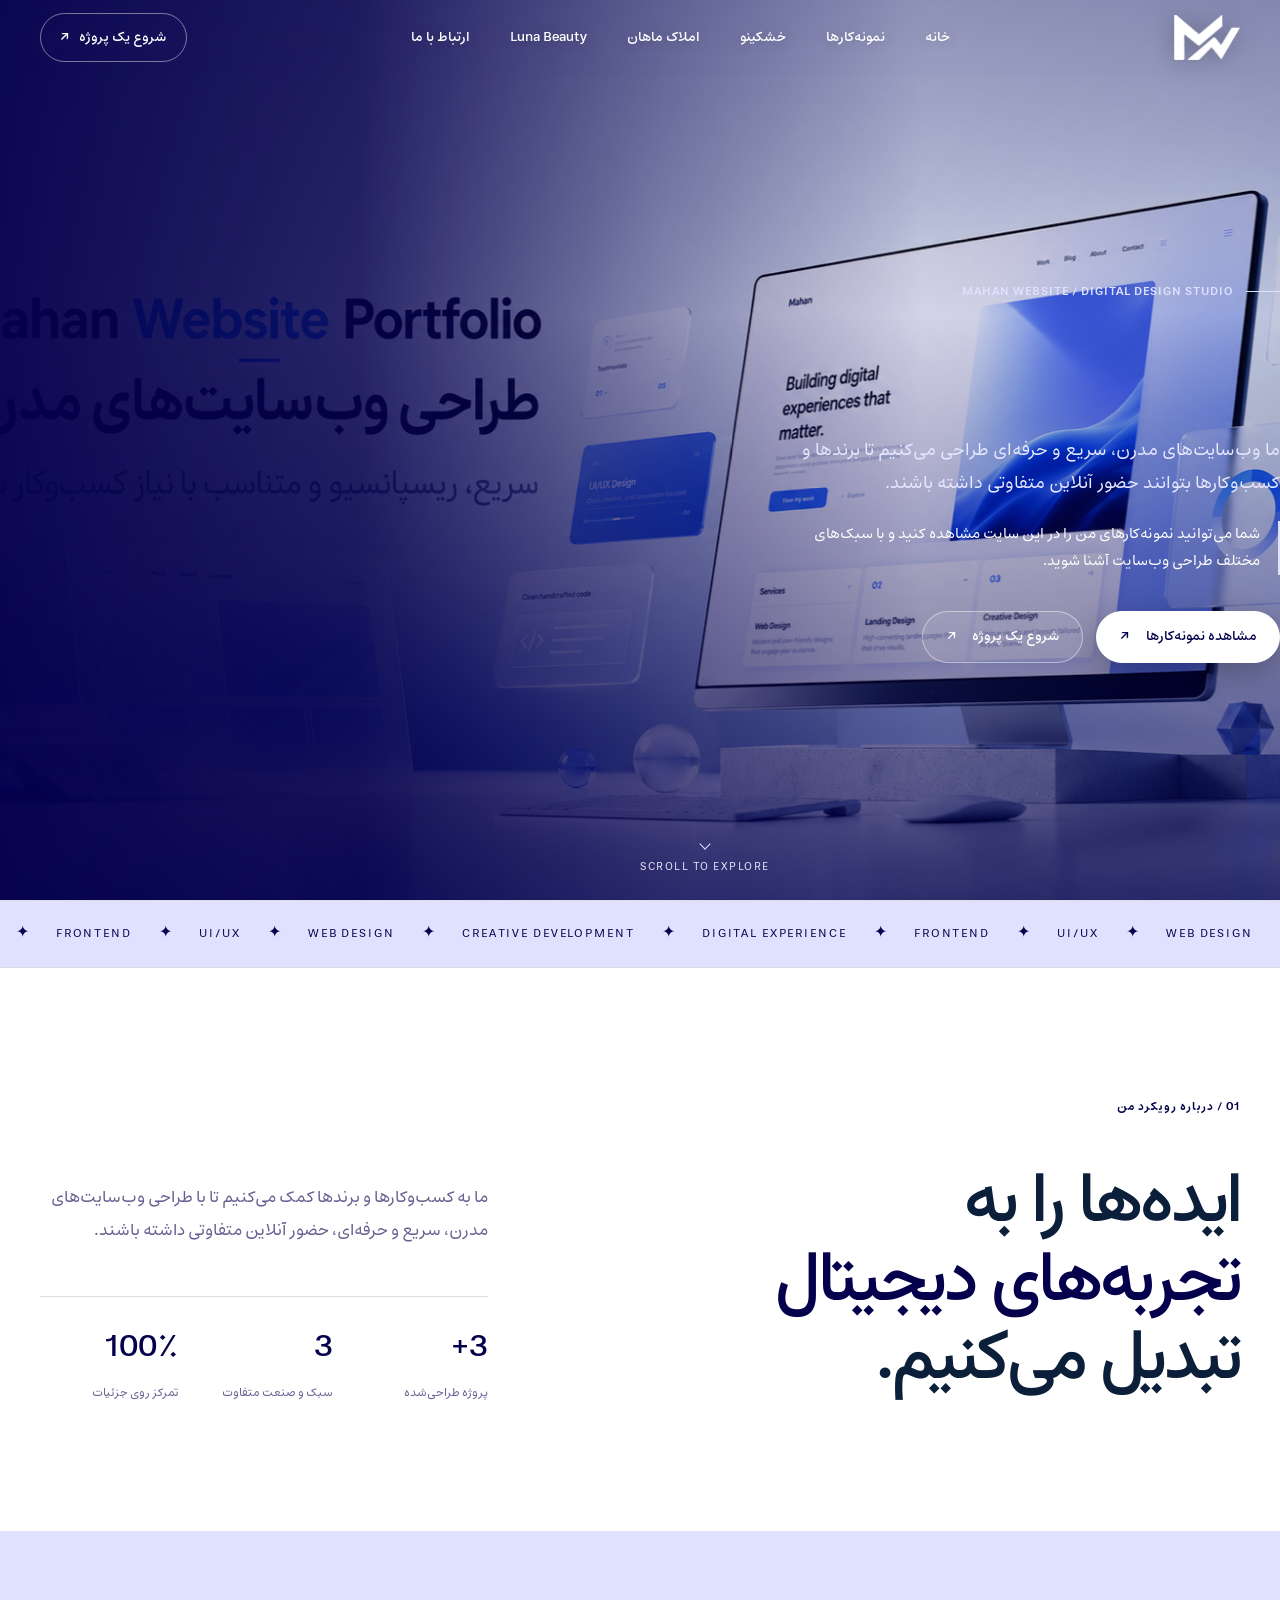
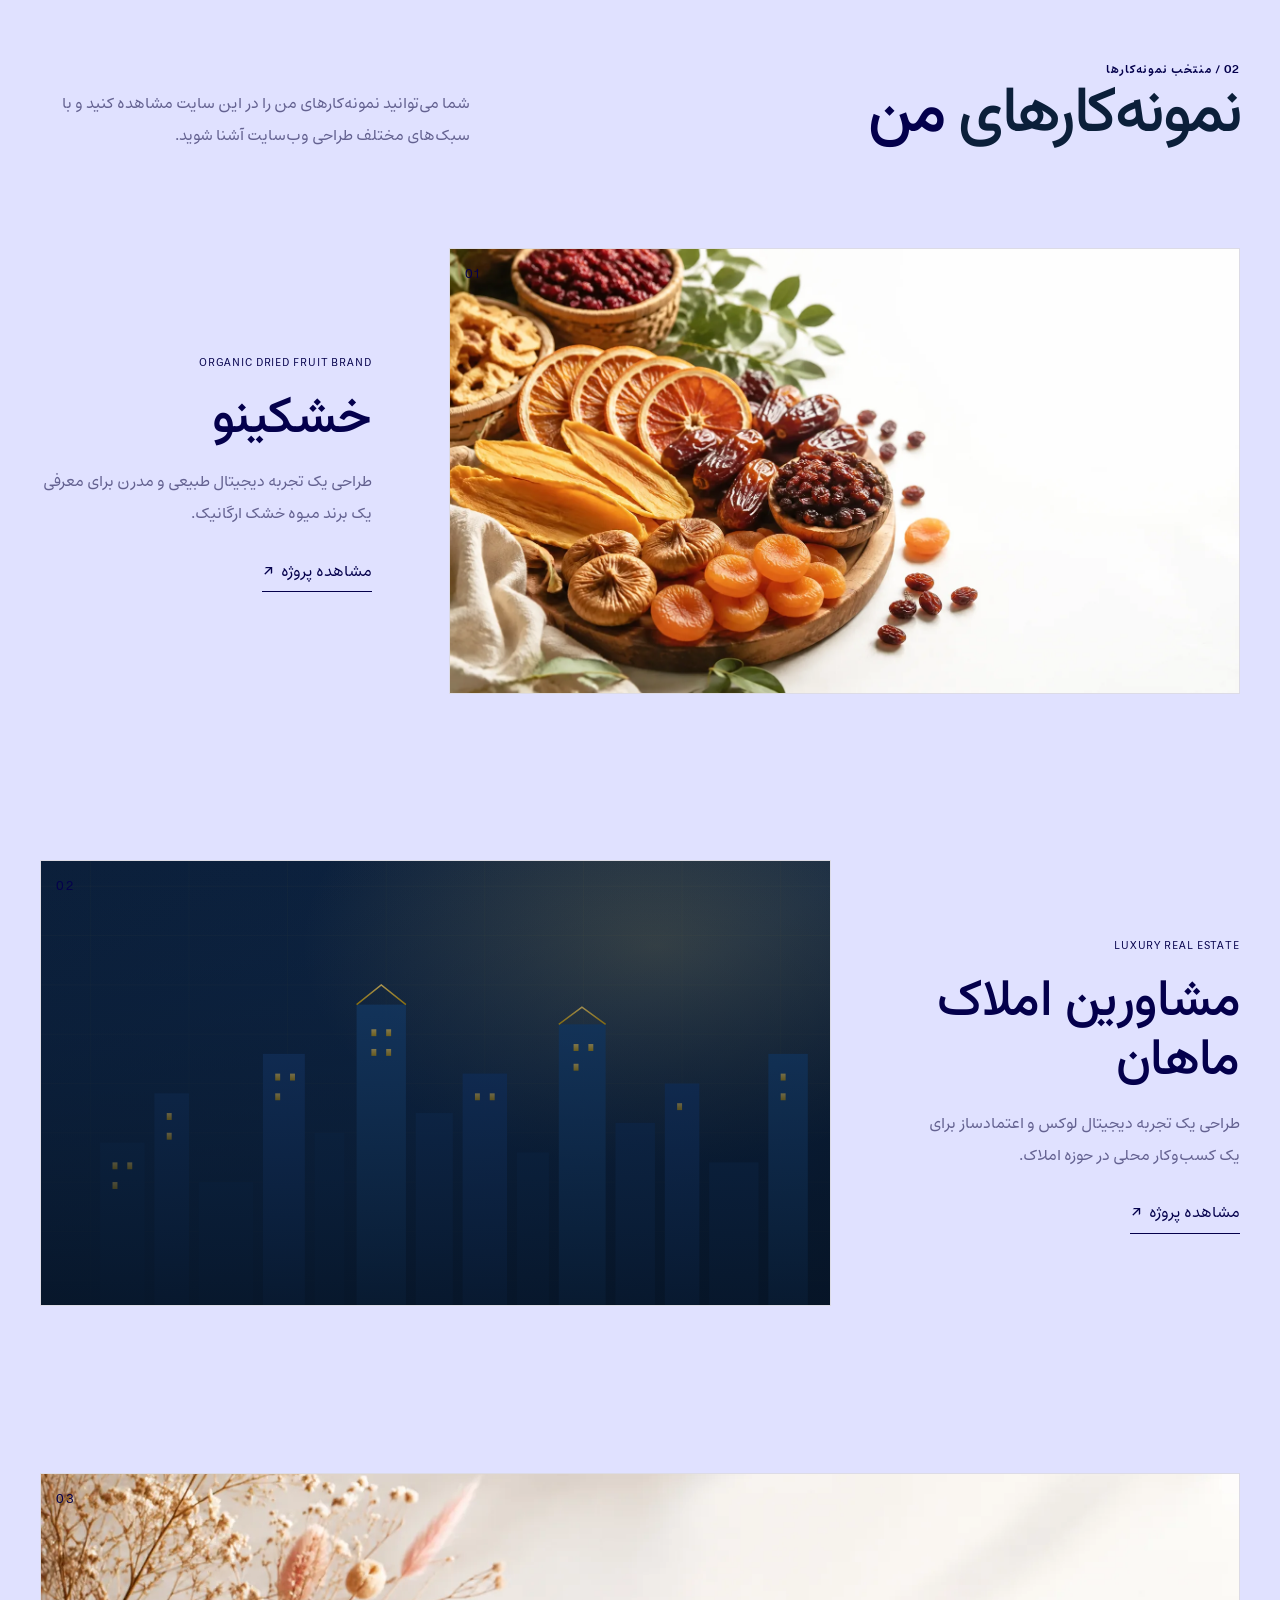
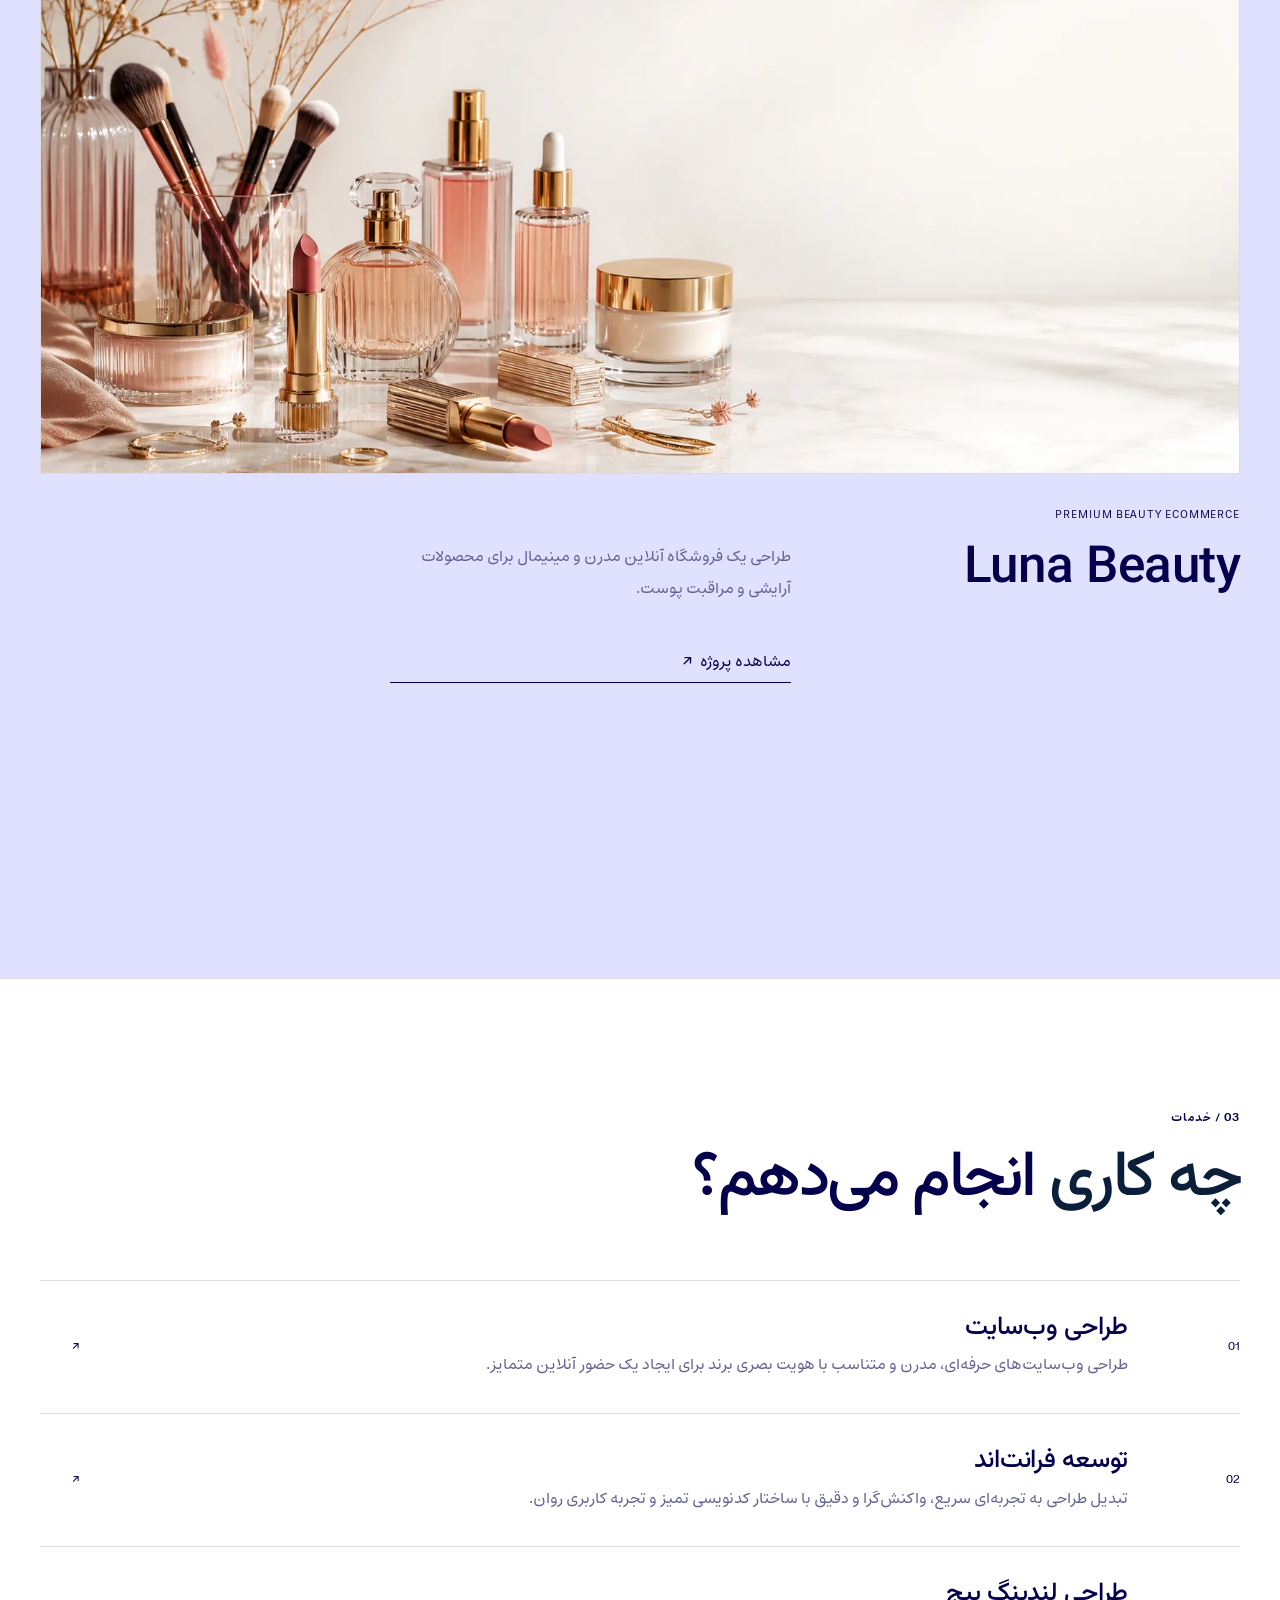
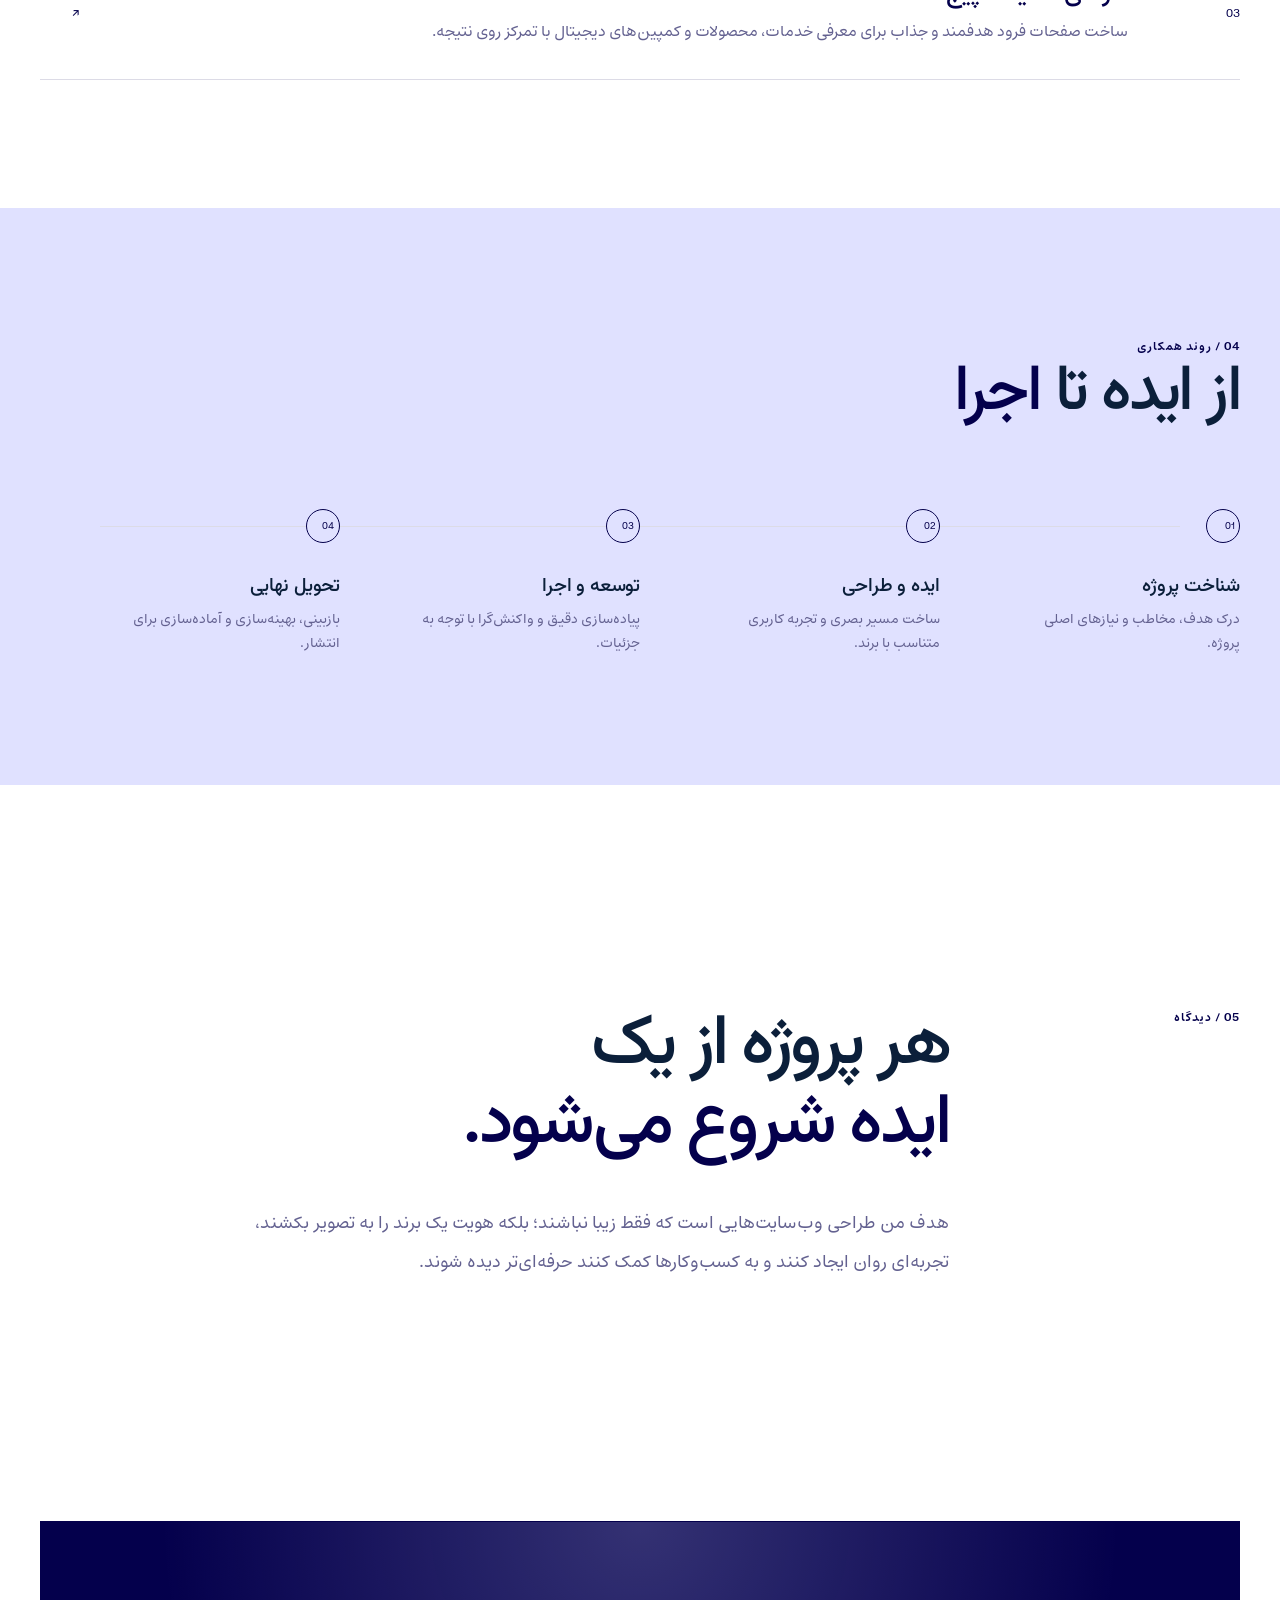
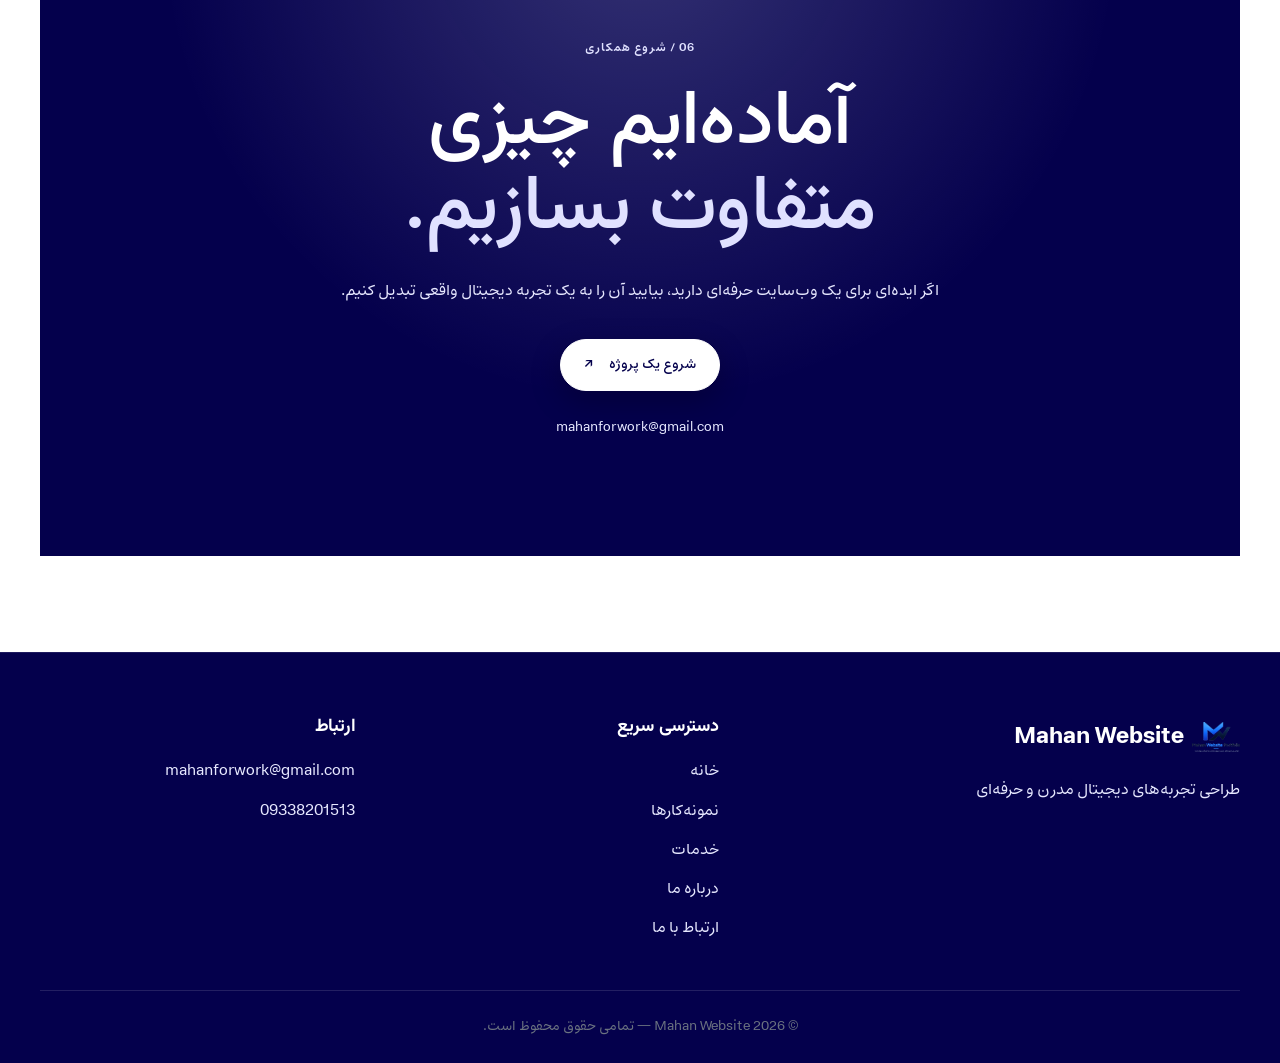
==== index.html @ 49eaa05f "Add complete website" ====
<!DOCTYPE html>
<html lang="fa" dir="rtl">
<head>
  <meta charset="UTF-8">
  <link rel="icon" type="image/svg+xml" href="assets/favicon.svg">
  <meta name="viewport" content="width=device-width, initial-scale=1.0">

  <title>Mahan Website | طراحی وب‌سایت‌های مدرن و حرفه‌ای</title>
  <meta name="description" content="Mahan Website؛ مجموعه‌ای از نمونه‌کارهای طراحی و توسعه وب‌سایت‌های مدرن و حرفه‌ای برای برندها و کسب‌وکارهای مختلف.">
  <meta name="author" content="Mahan Website">

  <meta property="og:type" content="website">
  <meta property="og:title" content="Mahan Website | طراحی وب‌سایت‌های مدرن و حرفه‌ای">
  <meta property="og:description" content="نمونه‌کارهای طراحی و توسعه وب‌سایت‌های مدرن و حرفه‌ای برای برندها و کسب‌وکارهای مختلف.">
  <meta property="og:image" content="assets/images/home-hero.webp">
  <meta property="og:locale" content="fa_IR">

  <link rel="stylesheet" href="css/global.css">
  <link rel="stylesheet" href="css/home.css">
</head>

<body class="portfolio-home-page">

<header class="site-navbar portfolio-navbar">
  <div class="container navbar-inner">
    <a href="index.html" class="navbar-logo" aria-label="Mahan Website - صفحه اصلی">
      <img src="assets/logo/mahan-icon-uploaded.png" alt="Mahan Website" class="navbar-logo-img" width="82" height="56">
      <span class="navbar-logo-text">Mahan Website</span>
    </a>

    <nav class="navbar-menu" aria-label="منوی اصلی">
      <a href="index.html" class="navbar-link active" aria-current="page">خانه</a>
      <a href="index.html#portfolio" class="navbar-link">نمونه‌کارها</a>
      <a href="drykino.html" class="navbar-link">خشکینو</a>
      <a href="real-estate.html" class="navbar-link">املاک ماهان</a>
      <a href="beauty-store.html" class="navbar-link">Luna Beauty</a>
      <a href="contact.html" class="navbar-link">ارتباط با ما</a>
    </nav>

    <a href="contact.html" class="home-nav-cta">شروع یک پروژه <span aria-hidden="true">↗</span></a>

    <button class="navbar-toggle" type="button" aria-label="باز کردن منوی موبایل" aria-expanded="false" aria-controls="mobile-drawer">
      <span></span><span></span><span></span>
    </button>
  </div>
</header>

<div class="navbar-overlay" aria-hidden="true"></div>

<aside class="mobile-drawer" id="mobile-drawer" aria-hidden="true">
  <div class="mobile-drawer-header">
    <a href="index.html" class="navbar-logo">
      <img src="assets/logo/mahan-icon-uploaded.png" alt="Mahan Website" class="navbar-logo-img" width="82" height="56">
      <span class="navbar-logo-text">Mahan Website</span>
    </a>
    <button class="mobile-drawer-close" type="button" aria-label="بستن منوی موبایل">×</button>
  </div>

  <nav class="mobile-nav" aria-label="منوی موبایل">
    <a href="index.html" class="mobile-nav-link active" aria-current="page">خانه</a>
    <a href="index.html#portfolio" class="mobile-nav-link">نمونه‌کارها</a>
    <a href="drykino.html" class="mobile-nav-link">خشکینو</a>
    <a href="real-estate.html" class="mobile-nav-link">املاک ماهان</a>
    <a href="beauty-store.html" class="mobile-nav-link">Luna Beauty</a>
    <a href="contact.html" class="mobile-nav-link">ارتباط با ما</a>
  </nav>

  <a href="contact.html" class="mobile-home-cta">شروع یک پروژه <span aria-hidden="true">↗</span></a>
</aside>

<main>
  <section class="portfolio-hero" aria-labelledby="hero-title">
    <div class="hero-media" aria-hidden="true">
      <img src="assets/images/home-hero.webp" alt="" class="hero-media-img" loading="eager" fetchpriority="high">
      <div class="hero-media-overlay"></div>
    </div>

    <div class="container portfolio-hero-inner">
      <div class="portfolio-hero-copy">
        <p class="portfolio-eyebrow"><span></span> Mahan Website / Digital Design Studio</p>
        <h1 id="hero-title"><br><em></em></h1>
        <p class="portfolio-hero-description">
          ما وب‌سایت‌های مدرن، سریع و حرفه‌ای طراحی می‌کنیم تا برندها و کسب‌وکارها بتوانند حضور آنلاین متفاوتی داشته باشند.
        </p>
        <p class="portfolio-hero-message">
          شما می‌توانید نمونه‌کارهای من را در این سایت مشاهده کنید و با سبک‌های مختلف طراحی وب‌سایت آشنا شوید.
        </p>
        <div class="home-btn-group">
          <a href="#portfolio" class="btn home-btn-primary">مشاهده نمونه‌کارها <span>↗</span></a>
          <a href="contact.html" class="btn home-btn-secondary">شروع یک پروژه <span>↗</span></a>
        </div>
      </div>
    </div>

    <a href="#intro" class="hero-scroll-link" aria-label="مشاهده ادامه صفحه"><span></span> Scroll to explore</a>
  </section>

  <section class="home-marquee" aria-label="خدمات و تخصص‌ها">
    <div class="marquee-track">
      <span>WEB DESIGN</span><b>✦</b><span>UI/UX</span><b>✦</b><span>FRONTEND</span><b>✦</b><span>DIGITAL EXPERIENCE</span><b>✦</b><span>CREATIVE DEVELOPMENT</span><b>✦</b>
      <span>WEB DESIGN</span><b>✦</b><span>UI/UX</span><b>✦</b><span>FRONTEND</span><b>✦</b><span>DIGITAL EXPERIENCE</span><b>✦</b><span>CREATIVE DEVELOPMENT</span><b>✦</b>
    </div>
  </section>

  <section class="section home-intro" id="intro" aria-labelledby="intro-title">
    <div class="container">
      <div class="editorial-kicker" data-animate="fade-up">01 / درباره رویکرد من</div>
      <div class="intro-layout">
        <h2 class="editorial-title" id="intro-title" data-animate="fade-up">ایده‌ها را به<br><em>تجربه‌های دیجیتال</em><br>تبدیل می‌کنیم.</h2>
        <div class="intro-side" data-animate="fade-left">
          <p>ما به کسب‌وکارها و برندها کمک می‌کنیم تا با طراحی وب‌سایت‌های مدرن، سریع و حرفه‌ای، حضور آنلاین متفاوتی داشته باشند.</p>
          <div class="stats-grid">
            <div><strong>3+</strong><span>پروژه طراحی‌شده</span></div>
            <div><strong>3</strong><span>سبک و صنعت متفاوت</span></div>
            <div><strong>100٪</strong><span>تمرکز روی جزئیات</span></div>
          </div>
        </div>
      </div>
    </div>
  </section>

  <section class="section portfolio-section" id="portfolio" aria-labelledby="portfolio-title">
    <div class="container">
      <div class="portfolio-section-head" data-animate="fade-up">
        <div>
          <div class="editorial-kicker">02 / منتخب نمونه‌کارها</div>
          <h2 class="editorial-title compact" id="portfolio-title">نمونه‌کارهای <em>من</em></h2>
        </div>
        <p>شما می‌توانید نمونه‌کارهای من را در این سایت مشاهده کنید و با سبک‌های مختلف طراحی وب‌سایت آشنا شوید.</p>
      </div>

      <article class="portfolio-project portfolio-project-large" data-animate="fade-up">
        <div class="project-media">
          <a href="drykino.html" aria-label="مشاهده پروژه خشکینو">
            <img src="assets/images/drykino-hero.webp" alt="پروژه طراحی وب‌سایت خشکینو" loading="lazy">
          </a>
          <span class="project-index">01</span>
        </div>
        <div class="project-copy">
          <span class="project-category">Organic Dried Fruit Brand</span>
          <h3>خشکینو</h3>
          <p>طراحی یک تجربه دیجیتال طبیعی و مدرن برای معرفی یک برند میوه خشک ارگانیک.</p>
          <a href="drykino.html" class="project-link">مشاهده پروژه <span>↗</span></a>
        </div>
      </article>

      <article class="portfolio-project portfolio-project-reverse" data-animate="fade-up">
        <div class="project-media">
          <a href="real-estate.html" aria-label="مشاهده پروژه مشاورین املاک ماهان">
            <img src="assets/images/realestate-hero.svg" alt="پروژه طراحی وب‌سایت مشاورین املاک ماهان" loading="lazy">
          </a>
          <span class="project-index">02</span>
        </div>
        <div class="project-copy">
          <span class="project-category">Luxury Real Estate</span>
          <h3>مشاورین املاک ماهان</h3>
          <p>طراحی یک تجربه دیجیتال لوکس و اعتمادساز برای یک کسب‌وکار محلی در حوزه املاک.</p>
          <a href="real-estate.html" class="project-link">مشاهده پروژه <span>↗</span></a>
        </div>
      </article>

      <article class="portfolio-project portfolio-project-featured" data-animate="fade-up">
        <div class="project-media">
          <a href="beauty-store.html" aria-label="مشاهده پروژه Luna Beauty">
            <img src="assets/images/beauty-hero.webp" alt="پروژه طراحی فروشگاه آنلاین Luna Beauty" loading="lazy">
          </a>
          <span class="project-index">03</span>
        </div>
        <div class="project-copy">
          <span class="project-category">Premium Beauty Ecommerce</span>
          <h3>Luna Beauty</h3>
          <p>طراحی یک فروشگاه آنلاین مدرن و مینیمال برای محصولات آرایشی و مراقبت پوست.</p>
          <a href="beauty-store.html" class="project-link">مشاهده پروژه <span>↗</span></a>
        </div>
      </article>
    </div>
  </section>

  <section class="section services-section" id="services" aria-labelledby="services-title">
    <div class="container">
      <div class="editorial-kicker" data-animate="fade-up">03 / خدمات</div>
      <h2 class="editorial-title compact" id="services-title" data-animate="fade-up">چه کاری <em>انجام می‌دهم؟</em></h2>
      <div class="services-list">
        <article class="service-row" data-animate="fade-up">
          <span class="service-number">01</span><div><h3>طراحی وب‌سایت</h3><p>طراحی وب‌سایت‌های حرفه‌ای، مدرن و متناسب با هویت بصری برند برای ایجاد یک حضور آنلاین متمایز.</p></div><span class="service-arrow">↗</span>
        </article>
        <article class="service-row" data-animate="fade-up">
          <span class="service-number">02</span><div><h3>توسعه فرانت‌اند</h3><p>تبدیل طراحی به تجربه‌ای سریع، واکنش‌گرا و دقیق با ساختار کدنویسی تمیز و تجربه کاربری روان.</p></div><span class="service-arrow">↗</span>
        </article>
        <article class="service-row" data-animate="fade-up">
          <span class="service-number">03</span><div><h3>طراحی لندینگ پیج</h3><p>ساخت صفحات فرود هدفمند و جذاب برای معرفی خدمات، محصولات و کمپین‌های دیجیتال با تمرکز روی نتیجه.</p></div><span class="service-arrow">↗</span>
        </article>
      </div>
    </div>
  </section>

  <section class="section process-section" id="process" aria-labelledby="process-title">
    <div class="container">
      <div class="process-head">
        <div class="editorial-kicker" data-animate="fade-up">04 / روند همکاری</div>
        <h2 class="editorial-title compact" id="process-title" data-animate="fade-up">از ایده تا <em>اجرا</em></h2>
      </div>
      <div class="home-process-timeline">
        <article data-animate="fade-up"><span>01</span><h3>شناخت پروژه</h3><p>درک هدف، مخاطب و نیازهای اصلی پروژه.</p></article>
        <article data-animate="fade-up"><span>02</span><h3>ایده و طراحی</h3><p>ساخت مسیر بصری و تجربه کاربری متناسب با برند.</p></article>
        <article data-animate="fade-up"><span>03</span><h3>توسعه و اجرا</h3><p>پیاده‌سازی دقیق و واکنش‌گرا با توجه به جزئیات.</p></article>
        <article data-animate="fade-up"><span>04</span><h3>تحویل نهایی</h3><p>بازبینی، بهینه‌سازی و آماده‌سازی برای انتشار.</p></article>
      </div>
    </div>
  </section>

  <section class="section about-section" id="about" aria-labelledby="about-title">
    <div class="container about-inner">
      <div class="editorial-kicker" data-animate="fade-up">05 / دیدگاه</div>
      <div class="about-copy" data-animate="fade-up">
        <h2 class="editorial-title" id="about-title">هر پروژه از یک<br><em>ایده شروع می‌شود.</em></h2>
        <p>هدف من طراحی وب‌سایت‌هایی است که فقط زیبا نباشند؛ بلکه هویت یک برند را به تصویر بکشند، تجربه‌ای روان ایجاد کنند و به کسب‌وکارها کمک کنند حرفه‌ای‌تر دیده شوند.</p>
      </div>
    </div>
  </section>

  <section class="home-final-cta" id="start-project" aria-labelledby="cta-title">
    <div class="container">
      <div class="final-cta-inner" data-animate="scale">
        <span class="editorial-kicker">06 / شروع همکاری</span>
        <h2 id="cta-title">آماده‌ایم چیزی<br><em>متفاوت بسازیم.</em></h2>
        <p>اگر ایده‌ای برای یک وب‌سایت حرفه‌ای دارید، بیایید آن را به یک تجربه دیجیتال واقعی تبدیل کنیم.</p>
        <a href="contact.html" class="btn home-btn-primary">شروع یک پروژه <span>↗</span></a>
        <a href="mailto:mahanforwork@gmail.com" class="cta-email">mahanforwork@gmail.com</a>
      </div>
    </div>
  </section>
</main>

<footer class="site-footer portfolio-footer">
  <div class="container">
    <div class="footer-grid">
      <div class="footer-brand">
        <a href="index.html" class="footer-logo">
          <img src="assets/logo/mahan-lockup-transparent.png" alt="Mahan Website" class="footer-logo-img" width="110" height="69">
          <span>Mahan Website</span>
        </a>
        <p class="footer-description">طراحی تجربه‌های دیجیتال مدرن و حرفه‌ای</p>
      </div>
      <div class="footer-column">
        <h3 class="footer-title">دسترسی سریع</h3>
        <nav class="footer-links" aria-label="لینک‌های سریع">
          <a href="index.html" class="footer-link">خانه</a>
          <a href="index.html#portfolio" class="footer-link">نمونه‌کارها</a>
          <a href="#services" class="footer-link">خدمات</a>
          <a href="#about" class="footer-link">درباره ما</a>
          <a href="contact.html" class="footer-link">ارتباط با ما</a>
        </nav>
      </div>
      <div class="footer-column">
        <h3 class="footer-title">ارتباط</h3>
        <nav class="footer-links">
          <a href="mailto:mahanforwork@gmail.com" class="footer-link" dir="ltr">mahanforwork@gmail.com</a>
          <a href="tel:09338201513" class="footer-link" dir="ltr">09338201513</a>
        </nav>
      </div>
    </div>
    <div class="footer-bottom">
      <p>© <span data-current-year></span> Mahan Website — تمامی حقوق محفوظ است.</p>
    </div>
  </div>
</footer>

<script src="js/main.js"></script>
</body>
</html>
---- css/global.css ----
/* =========================================================
   MAHAN WEBSITE — GLOBAL DESIGN SYSTEM
   ========================================================= */

/* =========================================================
   1. CSS RESET
   ========================================================= */

*,
*::before,
*::after {
  box-sizing: border-box;
  margin: 0;
  padding: 0;
}

html {
  scroll-behavior: smooth;
  scroll-padding-top: 90px;
}

body,
h1,
h2,
h3,
h4,
h5,
h6,
p,
ul,
ol,
figure,
blockquote {
  margin: 0;
}

ul,
ol {
  list-style: none;
}

a {
  color: inherit;
  text-decoration: none;
}

button,
input,
textarea,
select {
  font: inherit;
}

button {
  border: 0;
  cursor: pointer;
}

img,
picture,
svg,
video {
  display: block;
  max-width: 100%;
}

img {
  height: auto;
}

textarea {
  resize: vertical;
}

/* =========================================================
   2. CSS VARIABLES
   ========================================================= */

:root {
  /* Brand */
  --color-primary: #0b1f3a;
  --color-primary-light: #17375e;
  --color-primary-dark: #061426;

  --color-gold: #bf9200;
  --color-gold-light: #d4ad3c;
  --color-gold-dark: #967300;

  /* Neutral */
  --color-white: #ffffff;
  --color-cream: #f2e8d7;
  --color-surface: #faf8f4;
  --color-gray-100: #f3f4f6;
  --color-gray-200: #e5e7eb;
  --color-gray-300: #d1d5db;
  --color-gray-500: #6b7280;
  --color-gray-700: #374151;
  --color-gray-900: #111827;
  --color-black: #0a0a0a;

  /* Semantic */
  --color-background: var(--color-white);
  --color-surface-alt: var(--color-surface);
  --color-text: var(--color-gray-900);
  --color-text-muted: var(--color-gray-500);
  --color-border: var(--color-gray-200);

  /* Typography */
  --font-primary: "Estedad", "Vazirmatn", sans-serif;
  --font-display: "Vazirmatn", "Estedad", sans-serif;

  --font-size-xs: 0.75rem;
  --font-size-sm: 0.875rem;
  --font-size-base: 1rem;
  --font-size-lg: 1.125rem;
  --font-size-xl: 1.25rem;
  --font-size-2xl: 1.5rem;
  --font-size-3xl: 1.875rem;
  --font-size-4xl: 2.25rem;
  --font-size-5xl: 3rem;
  --font-size-6xl: 3.75rem;

  --line-height-tight: 1.2;
  --line-height-normal: 1.7;
  --line-height-relaxed: 2;

  /* Spacing System */
  --space-1: 0.25rem;
  --space-2: 0.5rem;
  --space-3: 0.75rem;
  --space-4: 1rem;
  --space-5: 1.25rem;
  --space-6: 1.5rem;
  --space-8: 2rem;
  --space-10: 2.5rem;
  --space-12: 3rem;
  --space-16: 4rem;
  --space-20: 5rem;
  --space-24: 6rem;
  --space-32: 8rem;

  /* Layout */
  --container-width: 1200px;
  --container-padding: 1.5rem;
  --navbar-height: 76px;

  /* Radius */
  --radius-sm: 6px;
  --radius-md: 10px;
  --radius-lg: 16px;
  --radius-xl: 24px;
  --radius-full: 9999px;

  /* Shadows */
  --shadow-sm: 0 2px 8px rgba(11, 31, 58, 0.06);
  --shadow-md: 0 8px 24px rgba(11, 31, 58, 0.1);
  --shadow-lg: 0 16px 40px rgba(11, 31, 58, 0.14);

  /* Transitions */
  --transition-fast: 180ms ease;
  --transition-base: 300ms ease;
  --transition-slow: 500ms ease;

  /* Z-index */
  --z-navbar: 1000;
  --z-overlay: 1100;
  --z-drawer: 1200;
}

/* =========================================================
   3. ESTEDAD FONT
   ========================================================= */

@font-face {
  font-family: "Estedad";
  src: url("../assets/fonts/Estedad-Regular.woff2") format("woff2");
  font-style: normal;
  font-weight: 400;
  font-display: swap;
}

@font-face {
  font-family: "Estedad";
  src: url("../assets/fonts/Estedad-Medium.woff2") format("woff2");
  font-style: normal;
  font-weight: 500;
  font-display: swap;
}

@font-face {
  font-family: "Estedad";
  src: url("../assets/fonts/Estedad-SemiBold.woff2") format("woff2");
  font-style: normal;
  font-weight: 600;
  font-display: swap;
}

@font-face {
  font-family: "Estedad";
  src: url("../assets/fonts/Estedad-Bold.woff2") format("woff2");
  font-style: normal;
  font-weight: 700;
  font-display: swap;
}

/* =========================================================
   3b. VAZIRMATN FONT (display / heading pairing)
   ========================================================= */

@font-face {
  font-family: "Vazirmatn";
  src: url("../assets/fonts/Vazirmatn-Regular.woff2") format("woff2");
  font-style: normal;
  font-weight: 400;
  font-display: swap;
}

@font-face {
  font-family: "Vazirmatn";
  src: url("../assets/fonts/Vazirmatn-Medium.woff2") format("woff2");
  font-style: normal;
  font-weight: 500;
  font-display: swap;
}

@font-face {
  font-family: "Vazirmatn";
  src: url("../assets/fonts/Vazirmatn-SemiBold.woff2") format("woff2");
  font-style: normal;
  font-weight: 600;
  font-display: swap;
}

@font-face {
  font-family: "Vazirmatn";
  src: url("../assets/fonts/Vazirmatn-Bold.woff2") format("woff2");
  font-style: normal;
  font-weight: 700;
  font-display: swap;
}

/* =========================================================
   4. GLOBAL TYPOGRAPHY
   ========================================================= */

html {
  font-size: 16px;
}

body {
  direction: rtl;
  text-align: right;
  min-height: 100vh;

  background-color: var(--color-background);
  color: var(--color-text);

  font-family: var(--font-primary);
  font-size: var(--font-size-base);
  font-weight: 400;
  line-height: var(--line-height-normal);

  -webkit-font-smoothing: antialiased;
  -moz-osx-font-smoothing: grayscale;

  overflow-x: hidden;
}

h1,
h2,
h3,
h4,
h5,
h6 {
  color: var(--color-primary);
  font-family: var(--font-display);
  font-weight: 700;
  line-height: var(--line-height-tight);
  letter-spacing: -0.01em;
}

p {
  color: var(--color-text-muted);
}

strong,
b {
  font-weight: 700;
}

::selection {
  background-color: var(--color-primary);
  color: var(--color-white);
}

/* =========================================================
   5. GLOBAL CONTAINER
   ========================================================= */

.container {
  width: min(100% - (var(--container-padding) * 2), var(--container-width));
  margin-inline: auto;
}

/* =========================================================
   6. GLOBAL SPACING SYSTEM
   ========================================================= */

.section {
  padding-block: var(--space-24);
}

.section-sm {
  padding-block: var(--space-16);
}

.section-lg {
  padding-block: var(--space-32);
}

.section-header {
  max-width: 720px;
  margin-inline: auto;
  margin-bottom: var(--space-12);
  text-align: center;
}

.section-label {
  display: inline-flex;
  align-items: center;
  gap: var(--space-2);
  margin-bottom: var(--space-4);

  color: var(--color-gold);
  font-size: var(--font-size-sm);
  font-weight: 600;
}

.section-title {
  margin-bottom: var(--space-4);
  font-size: clamp(1.8rem, 4vw, 2.8rem);
}

.section-description {
  max-width: 650px;
  margin-inline: auto;
  font-size: var(--font-size-lg);
  line-height: var(--line-height-relaxed);
}

/* =========================================================
   7. BUTTONS
   ========================================================= */

.btn {
  display: inline-flex;
  align-items: center;
  justify-content: center;
  gap: var(--space-2);

  min-height: 48px;
  padding: var(--space-3) var(--space-6);

  border: 1px solid transparent;
  border-radius: var(--radius-sm);

  font-family: inherit;
  font-size: var(--font-size-sm);
  font-weight: 600;
  line-height: 1;

  transition:
    background-color var(--transition-base),
    color var(--transition-base),
    border-color var(--transition-base),
    transform var(--transition-base),
    box-shadow var(--transition-base);
}

.btn:hover {
  transform: translateY(-2px);
}

.btn-primary {
  background-color: var(--color-primary);
  color: var(--color-white);
}

.btn-primary:hover {
  background-color: var(--color-primary-light);
  box-shadow: var(--shadow-md);
}

.btn-secondary {
  background-color: var(--color-gold);
  color: var(--color-white);
}

.btn-secondary:hover {
  background-color: var(--color-gold-dark);
  box-shadow: var(--shadow-md);
}

.btn-outline {
  background-color: transparent;
  border-color: var(--color-primary);
  color: var(--color-primary);
}

.btn-outline:hover {
  background-color: var(--color-primary);
  color: var(--color-white);
}

.btn-light {
  background-color: var(--color-white);
  color: var(--color-primary);
}

.btn-light:hover {
  box-shadow: var(--shadow-md);
}

.btn-group {
  display: flex;
  flex-wrap: wrap;
  align-items: center;
  gap: var(--space-4);
}

/* =========================================================
   8. COMMON CARDS
   ========================================================= */

.card {
  padding: var(--space-6);

  background-color: var(--color-white);
  border: 1px solid var(--color-border);
  border-radius: var(--radius-lg);

  box-shadow: var(--shadow-sm);

  transition:
    transform var(--transition-base),
    box-shadow var(--transition-base),
    border-color var(--transition-base);
}

.card:hover {
  transform: translateY(-5px);
  border-color: rgba(191, 146, 0, 0.3);
  box-shadow: var(--shadow-md);
}

.card-icon {
  display: grid;
  width: 56px;
  height: 56px;
  margin-bottom: var(--space-5);
  place-items: center;

  border-radius: var(--radius-md);
  background-color: var(--color-cream);
  color: var(--color-gold);
}

.card-title {
  margin-bottom: var(--space-3);
  font-size: var(--font-size-xl);
}

.card-description {
  line-height: var(--line-height-relaxed);
}

/* =========================================================
   9. STICKY NAVBAR
   ========================================================= */

.site-navbar {
  position: sticky;
  top: 0;
  z-index: var(--z-navbar);

  width: 100%;
  height: var(--navbar-height);

  background-color: rgba(255, 255, 255, 0.94);
  border-bottom: 1px solid rgba(11, 31, 58, 0.08);

  backdrop-filter: blur(14px);
  -webkit-backdrop-filter: blur(14px);

  transition:
    background-color var(--transition-base),
    box-shadow var(--transition-base);
}

.site-navbar.is-scrolled {
  background-color: rgba(255, 255, 255, 0.98);
  box-shadow: var(--shadow-sm);
}

.navbar-inner {
  display: flex;
  align-items: center;
  justify-content: space-between;

  height: 100%;
}

.navbar-logo {
  flex-shrink: 0;

  color: var(--color-primary);
  font-size: var(--font-size-xl);
  font-weight: 700;

  transition: color var(--transition-fast);
}

.navbar-logo:hover {
  color: var(--color-gold);
}

/* =========================================================
   10. DESKTOP NAVIGATION
   ========================================================= */

.navbar-menu {
  display: flex;
  align-items: center;
  gap: var(--space-2);
}

.navbar-link {
  position: relative;

  display: inline-flex;
  align-items: center;

  min-height: var(--navbar-height);
  padding-inline: var(--space-4);

  color: var(--color-gray-700);
  font-size: var(--font-size-sm);
  font-weight: 500;

  transition:
    color var(--transition-fast),
    background-color var(--transition-fast);
}

.navbar-link::after {
  content: "";

  position: absolute;
  right: var(--space-4);
  bottom: 0;
  left: var(--space-4);

  height: 2px;

  background-color: var(--color-gold);

  transform: scaleX(0);
  transform-origin: center;

  transition: transform var(--transition-base);
}

.navbar-link:hover,
.navbar-link.active {
  color: var(--color-primary);
}

.navbar-link:hover::after,
.navbar-link.active::after {
  transform: scaleX(1);
}

/* =========================================================
   11. MOBILE HAMBURGER
   ========================================================= */

.navbar-toggle {
  display: none;

  width: 44px;
  height: 44px;

  background-color: transparent;
  border-radius: var(--radius-sm);

  color: var(--color-primary);
}

.navbar-toggle span {
  display: block;

  width: 24px;
  height: 2px;
  margin: 5px auto;

  background-color: currentColor;
  border-radius: var(--radius-full);

  transition:
    transform var(--transition-base),
    opacity var(--transition-base);
}

.navbar-toggle[aria-expanded="true"] span:nth-child(1) {
  transform: translateY(7px) rotate(45deg);
}

.navbar-toggle[aria-expanded="true"] span:nth-child(2) {
  opacity: 0;
}

.navbar-toggle[aria-expanded="true"] span:nth-child(3) {
  transform: translateY(-7px) rotate(-45deg);
}

/* =========================================================
   12. MOBILE NAVIGATION DRAWER
   ========================================================= */

.navbar-overlay {
  position: fixed;
  inset: 0;
  z-index: var(--z-overlay);

  background-color: rgba(6, 20, 38, 0.5);

  opacity: 0;
  visibility: hidden;

  transition:
    opacity var(--transition-base),
    visibility var(--transition-base);
}

.navbar-overlay.is-visible {
  opacity: 1;
  visibility: visible;
}

.mobile-drawer {
  position: fixed;
  top: 0;
  right: 0;
  z-index: var(--z-drawer);

  display: flex;
  flex-direction: column;

  width: min(85vw, 360px);
  height: 100dvh;
  padding: var(--space-8);

  background-color: var(--color-white);

  box-shadow: var(--shadow-lg);

  transform: translateX(100%);
  visibility: hidden;

  transition:
    transform var(--transition-base),
    visibility var(--transition-base);
}

.mobile-drawer.is-open {
  transform: translateX(0);
  visibility: visible;
}

.mobile-drawer-header {
  display: flex;
  align-items: center;
  justify-content: space-between;

  padding-bottom: var(--space-6);
  border-bottom: 1px solid var(--color-border);
}

.mobile-drawer-close {
  display: grid;

  width: 40px;
  height: 40px;

  place-items: center;

  background-color: var(--color-gray-100);
  border-radius: var(--radius-sm);

  color: var(--color-primary);
  font-size: var(--font-size-xl);
}

.mobile-nav {
  display: flex;
  flex-direction: column;
  gap: var(--space-2);

  padding-top: var(--space-6);
}

.mobile-nav-link {
  display: block;

  padding: var(--space-4);

  border-radius: var(--radius-md);

  color: var(--color-gray-700);
  font-weight: 500;

  transition:
    background-color var(--transition-fast),
    color var(--transition-fast);
}

.mobile-nav-link:hover,
.mobile-nav-link.active {
  background-color: var(--color-cream);
  color: var(--color-primary);
}

/* =========================================================
   13. SHARED FOOTER
   ========================================================= */

.site-footer {
  padding-top: var(--space-16);
  background-color: var(--color-primary);
  color: var(--color-white);
}

.footer-grid {
  display: grid;
  grid-template-columns: 1.5fr 1fr 1fr;
  gap: var(--space-12);

  padding-bottom: var(--space-12);
}

.footer-brand {
  max-width: 420px;
}

.footer-logo {
  display: inline-block;
  margin-bottom: var(--space-4);

  color: var(--color-white);
  font-size: var(--font-size-2xl);
  font-weight: 700;
}

.footer-description {
  color: rgba(255, 255, 255, 0.7);
  line-height: var(--line-height-relaxed);
}

.footer-title {
  margin-bottom: var(--space-5);

  color: var(--color-white);
  font-size: var(--font-size-lg);
}

.footer-links {
  display: flex;
  flex-direction: column;
  gap: var(--space-3);
}

.footer-link {
  color: rgba(255, 255, 255, 0.7);
  transition: color var(--transition-fast);
}

.footer-link:hover {
  color: var(--color-gold-light);
}

.footer-bottom {
  padding-block: var(--space-6);

  border-top: 1px solid rgba(255, 255, 255, 0.12);

  color: rgba(255, 255, 255, 0.6);
  font-size: var(--font-size-sm);
  text-align: center;
}

/* =========================================================
   14. SCROLL ANIMATIONS
   ========================================================= */

[data-animate] {
  opacity: 0;
  transition:
    opacity 700ms ease,
    transform 700ms ease;
}

[data-animate="fade-up"] {
  transform: translateY(30px);
}

[data-animate="fade-down"] {
  transform: translateY(-30px);
}

[data-animate="fade-right"] {
  transform: translateX(30px);
}

[data-animate="fade-left"] {
  transform: translateX(-30px);
}

[data-animate="scale"] {
  transform: scale(0.95);
}

[data-animate].is-visible {
  opacity: 1;
  transform: none;
}

/* =========================================================
   15. ACCESSIBILITY
   ========================================================= */

:focus-visible {
  outline: 3px solid var(--color-gold);
  outline-offset: 3px;
}

button:focus-visible,
a:focus-visible,
input:focus-visible,
textarea:focus-visible,
select:focus-visible {
  outline: 3px solid var(--color-gold);
  outline-offset: 3px;
}

/* =========================================================
   16. RESPONSIVE BREAKPOINTS
   ========================================================= */

@media (max-width: 1024px) {
  :root {
    --container-padding: 1.25rem;
  }

  .navbar-menu {
    gap: 0;
  }

  .navbar-link {
    padding-inline: var(--space-3);
  }

  .navbar-link::after {
    right: var(--space-3);
    left: var(--space-3);
  }

  .footer-grid {
    grid-template-columns: 1fr 1fr;
  }

  .footer-brand {
    grid-column: 1 / -1;
  }
}

@media (max-width: 768px) {
  :root {
    --container-padding: 1rem;
    --navbar-height: 68px;
  }

  .section {
    padding-block: var(--space-16);
  }

  .section-lg {
    padding-block: var(--space-20);
  }

  .navbar-menu {
    display: none;
  }

  .navbar-toggle {
    display: block;
  }

  .footer-grid {
    grid-template-columns: 1fr;
    gap: var(--space-8);
  }

  .footer-brand {
    grid-column: auto;
  }

  .btn-group {
    flex-direction: column;
    align-items: stretch;
  }

  .btn-group .btn {
    width: 100%;
  }
}

@media (max-width: 480px) {
  .section-header {
    margin-bottom: var(--space-8);
  }

  .card {
    padding: var(--space-5);
  }

  .mobile-drawer {
    width: 90vw;
    padding: var(--space-6);
  }
}

/* =========================================================
   17. REDUCED MOTION SUPPORT
   ========================================================= */

@media (prefers-reduced-motion: reduce) {
  html {
    scroll-behavior: auto;
  }

  *,
  *::before,
  *::after {
    animation-duration: 0.01ms !important;
    animation-iteration-count: 1 !important;
    transition-duration: 0.01ms !important;
    scroll-behavior: auto !important;
  }

  [data-animate] {
    opacity: 1;
    transform: none;
  }
}
---- css/home.css ----
/* =========================================================
   MAHAN WEBSITE — PORTFOLIO HOMEPAGE
   Independent editorial dark theme
   ========================================================= */

:root {
  /* ===== Premium 4-color system ===== */
  --c-white: #ffffff;
  --c-lavender: #e0e1ff;
  --c-navy: #04004c;
  --c-black: #000000;

  --home-bg: var(--c-white);
  --home-surface: var(--c-lavender);
  --home-card: color-mix(in srgb, var(--c-lavender) 45%, var(--c-white));
  --home-text: var(--c-navy);
  --home-muted: color-mix(in srgb, var(--c-navy) 62%, var(--c-white));
  --home-gold: var(--c-navy);
  --home-border: color-mix(in srgb, var(--c-navy) 14%, var(--c-white));
  --home-border-strong: color-mix(in srgb, var(--c-navy) 40%, var(--c-white));
  --home-max: 1280px;

  /* Dark (navy) sections need light accents */
  --home-on-dark-text: var(--c-white);
  --home-on-dark-muted: color-mix(in srgb, var(--c-lavender) 78%, var(--c-white));
  --home-on-dark-accent: var(--c-lavender);
  --home-on-dark-border: color-mix(in srgb, var(--c-white) 16%, transparent);
}

.portfolio-home-page {
  background: var(--home-bg);
  color: var(--home-text);
  overflow-x: hidden;
}

.portfolio-home-page .site-navbar {
  background: transparent;
  border-bottom-color: transparent;
}

.portfolio-home-page .site-navbar.is-scrolled {
  background: color-mix(in srgb, var(--c-white) 88%, transparent);
  border-bottom-color: var(--home-border);
  box-shadow: 0 8px 30px color-mix(in srgb, var(--c-navy) 8%, transparent);
  backdrop-filter: blur(18px) saturate(140%);
  -webkit-backdrop-filter: blur(18px) saturate(140%);
}

.portfolio-home-page .navbar-logo,
.portfolio-home-page .navbar-link {
  color: var(--c-white);
  transition: color var(--transition-base);
}

.portfolio-home-page .site-navbar.is-scrolled .navbar-logo,
.portfolio-home-page .site-navbar.is-scrolled .navbar-link {
  color: var(--home-text);
}

.portfolio-home-page .navbar-link::after {
  background: var(--home-on-dark-accent);
}

.portfolio-home-page .site-navbar.is-scrolled .navbar-link::after {
  background: var(--c-navy);
}

.portfolio-home-page .navbar-logo {
  display: inline-flex;
  align-items: center;
  gap: .6rem;
}

.navbar-logo-img {
  height: 42px;
  width: auto;
  display: block;
  filter: drop-shadow(0 2px 10px rgba(0, 0, 0, .35));
  transition: filter var(--transition-base), height var(--transition-base);
}

.portfolio-home-page .site-navbar.is-scrolled .navbar-logo-img {
  filter: none;
  height: 36px;
}

.navbar-logo-text {
  font-size: var(--font-size-lg);
  font-weight: 700;
  letter-spacing: -.01em;
}

.home-nav-cta,
.mobile-home-cta {
  display: inline-flex;
  align-items: center;
  gap: .55rem;
  color: var(--c-white);
  border: 1px solid color-mix(in srgb, var(--c-white) 45%, transparent);
  padding: .7rem 1.15rem;
  border-radius: 999px;
  font-size: var(--font-size-sm);
  font-weight: 500;
  transition: color .3s ease, border-color .3s ease, background .3s ease, transform .3s ease;
}

.portfolio-home-page .site-navbar.is-scrolled .home-nav-cta {
  color: var(--c-white);
  background: var(--c-navy);
  border-color: var(--c-navy);
}

.home-nav-cta:hover,
.mobile-home-cta:hover {
  color: var(--c-navy);
  background: var(--c-white);
  border-color: var(--c-white);
  transform: translateY(-2px);
}

.portfolio-home-page .site-navbar.is-scrolled .home-nav-cta:hover {
  color: var(--c-navy);
  background: var(--home-surface);
  border-color: var(--home-surface);
}

.portfolio-home-page .navbar-toggle {
  color: var(--c-white);
}

.portfolio-home-page .navbar-toggle span {
  background: currentColor;
}

.portfolio-home-page .site-navbar.is-scrolled .navbar-toggle {
  color: var(--home-text);
}

.portfolio-home-page .mobile-drawer {
  background: var(--c-white);
}

.portfolio-home-page .mobile-drawer .navbar-logo-text,
.portfolio-home-page .mobile-drawer .navbar-logo-img {
  filter: none;
}

.portfolio-home-page .mobile-drawer .navbar-logo,
.portfolio-home-page .mobile-nav-link,
.portfolio-home-page .mobile-drawer-close {
  color: var(--home-text);
}

.portfolio-home-page .mobile-nav-link.active {
  color: var(--c-navy);
}

.mobile-home-cta {
  margin-top: auto;
  justify-content: center;
  width: 100%;
  color: var(--c-white);
  background: var(--c-navy);
  border-color: var(--c-navy);
}

.mobile-home-cta:hover {
  color: var(--c-white);
  background: color-mix(in srgb, var(--c-navy) 85%, black);
  border-color: color-mix(in srgb, var(--c-navy) 85%, black);
}

/* =========================================================
   HERO — FULL-SCREEN CINEMATIC IMAGE HERO
   ========================================================= */

.portfolio-hero {
  position: relative;
  height: 100svh;
  min-height: 560px;
  display: flex;
  align-items: flex-end;
  isolation: isolate;
  overflow: hidden;
  background: var(--c-navy);
}

.hero-media {
  position: absolute;
  inset: 0;
  z-index: -1;
}

.hero-media-img {
  width: 100%;
  height: 100%;
  object-fit: cover;
  object-position: center 42%;
  transform: scale(1.08);
  animation: heroKenBurns 16s ease-out forwards;
}

@keyframes heroKenBurns {
  0% { transform: scale(1.12); }
  100% { transform: scale(1.02); }
}

.hero-media-overlay {
  position: absolute;
  inset: 0;
  background:
    linear-gradient(to top, color-mix(in srgb, var(--c-navy) 92%, black) 0%, color-mix(in srgb, var(--c-navy) 55%, transparent) 46%, color-mix(in srgb, var(--c-navy) 28%, transparent) 100%),
    linear-gradient(to right, color-mix(in srgb, var(--c-navy) 55%, transparent) 0%, transparent 55%);
}

.portfolio-hero-inner {
  width: 100%;
  padding-bottom: clamp(4.5rem, 9vw, 7rem);
  padding-top: calc(var(--navbar-height) + 2rem);
}

.portfolio-hero-copy {
  max-width: 780px;
  opacity: 0;
  transform: translateY(28px);
  animation: heroFadeUp .9s cubic-bezier(.16,.9,.22,1) .25s forwards;
}

@keyframes heroFadeUp {
  to { opacity: 1; transform: translateY(0); }
}

.portfolio-eyebrow,
.editorial-kicker {
  color: var(--home-gold);
  font-size: .78rem;
  font-weight: 600;
  letter-spacing: .08em;
  text-transform: uppercase;
}

.portfolio-hero .portfolio-eyebrow {
  color: var(--home-on-dark-accent);
}

.portfolio-eyebrow {
  display: flex;
  align-items: center;
  gap: .8rem;
  margin-bottom: 1.5rem;
}

.portfolio-eyebrow span {
  width: 34px;
  height: 1px;
  background: currentColor;
}

.portfolio-hero h1 {
  margin: 0;
  color: var(--home-on-dark-text);
  font-size: clamp(2.9rem, 6.4vw, 5.6rem);
  line-height: 1.06;
  letter-spacing: -.03em;
  font-weight: 600;
  text-wrap: balance;
}

.portfolio-hero h1 em,
.editorial-title em,
.about-copy em,
.final-cta-inner h2 em {
  color: var(--home-gold);
  font-style: normal;
}

.portfolio-hero h1 em {
  color: var(--home-on-dark-accent);
}

.portfolio-hero-description {
  max-width: 560px;
  margin: 1.75rem 0 0;
  color: var(--home-on-dark-muted);
  font-size: clamp(1rem, 1.4vw, 1.15rem);
  line-height: 1.85;
}

.portfolio-hero-message {
  max-width: 560px;
  margin-top: 1.25rem;
  padding-right: 1.1rem;
  border-right: 2px solid var(--home-on-dark-accent);
  color: var(--home-on-dark-text);
  font-size: .95rem;
  line-height: 1.8;
}

.home-btn-group {
  display: flex;
  flex-wrap: wrap;
  gap: .8rem;
  margin-top: 2.25rem;
}

.portfolio-home-page .btn {
  min-height: 52px;
  padding: .85rem 1.4rem;
  border-radius: 999px;
  font-weight: 500;
  transition: transform .3s ease, background .3s ease, color .3s ease, border-color .3s ease, box-shadow .3s ease;
}

.home-btn-primary {
  background: var(--c-white);
  color: var(--c-navy);
  border: 1px solid var(--c-white);
  box-shadow: 0 10px 30px color-mix(in srgb, var(--c-black) 25%, transparent);
}

.home-btn-primary:hover {
  background: var(--home-surface);
  border-color: var(--home-surface);
  color: var(--c-navy);
  transform: translateY(-3px);
}

.home-btn-secondary {
  background: color-mix(in srgb, var(--c-white) 8%, transparent);
  color: var(--c-white);
  border: 1px solid color-mix(in srgb, var(--c-white) 45%, transparent);
  backdrop-filter: blur(6px);
}

.home-btn-secondary:hover {
  border-color: var(--c-white);
  background: color-mix(in srgb, var(--c-white) 16%, transparent);
  color: var(--c-white);
  transform: translateY(-3px);
}

.home-btn-primary span,
.home-btn-secondary span,
.project-link span {
  display: inline-block;
  margin-right: .45rem;
  transition: transform .3s ease;
}

.home-btn-primary:hover span,
.home-btn-secondary:hover span,
.project-link:hover span {
  transform: translate(-3px, -3px);
}

.hero-scroll-link {
  position: absolute;
  bottom: 1.9rem;
  left: 50%;
  display: flex;
  flex-direction: column;
  align-items: center;
  gap: .6rem;
  color: var(--home-on-dark-muted);
  font-size: .68rem;
  letter-spacing: .14em;
  text-transform: uppercase;
  transform: translateX(-50%);
  opacity: 0;
  animation: heroFadeUp .9s cubic-bezier(.16,.9,.22,1) .8s forwards, scrollBob 2.4s ease-in-out 1.7s infinite;
}

.hero-scroll-link span {
  width: 8px;
  height: 8px;
  border-left: 1px solid var(--home-on-dark-accent);
  border-bottom: 1px solid var(--home-on-dark-accent);
  transform: rotate(-45deg);
}

@keyframes scrollBob {
  0%, 100% { transform: translate(-50%, 0); }
  50% { transform: translate(-50%, 6px); }
}

/* Marquee */
.home-marquee {
  overflow: hidden;
  border-block: 1px solid var(--home-border);
  background: var(--home-surface);
  white-space: nowrap;
}

.marquee-track {
  display: flex;
  align-items: center;
  width: max-content;
  padding: 1.2rem 0;
  animation: marquee 28s linear infinite;
}

.marquee-track span {
  padding-inline: 1.7rem;
  color: var(--home-text);
  font-size: .78rem;
  letter-spacing: .15em;
}

.marquee-track b {
  color: var(--home-gold);
  font-weight: 400;
}

.home-marquee:hover .marquee-track {
  animation-play-state: paused;
}

@keyframes marquee {
  to { transform: translateX(50%); }
}

/* Editorial sections */
.portfolio-home-page .section {
  padding-block: clamp(5rem, 10vw, 10rem);
}

.home-intro,
.services-section,
.about-section {
  background: var(--home-bg);
}

.intro-layout {
  display: grid;
  grid-template-columns: minmax(0, 1.2fr) minmax(300px, .8fr);
  gap: 5rem;
  margin-top: 3rem;
}

.editorial-title {
  margin: 0;
  font-size: clamp(2.5rem, 5.5vw, 6rem);
  line-height: 1.12;
  letter-spacing: -.04em;
  font-weight: 500;
}

.editorial-title.compact {
  font-size: clamp(2.4rem, 5vw, 5rem);
}

.intro-side {
  padding-top: 1rem;
}

.intro-side > p {
  color: var(--home-muted);
  line-height: 2;
  font-size: 1.05rem;
}

.stats-grid {
  display: grid;
  grid-template-columns: repeat(3, 1fr);
  gap: 1rem;
  margin-top: 3rem;
  border-top: 1px solid var(--home-border);
  padding-top: 1.5rem;
}

.stats-grid div {
  display: flex;
  flex-direction: column;
  gap: .45rem;
}

.stats-grid strong {
  color: var(--home-gold);
  font-size: 2rem;
  font-weight: 500;
}

.stats-grid span {
  color: var(--home-muted);
  font-size: .75rem;
}

/* Portfolio */
.portfolio-section {
  background: var(--home-surface);
}

.portfolio-section-head {
  display: flex;
  align-items: end;
  justify-content: space-between;
  gap: 3rem;
  margin-bottom: 6rem;
}

.portfolio-section-head p {
  max-width: 430px;
  color: var(--home-muted);
  line-height: 2;
}

.portfolio-project {
  display: grid;
  grid-template-columns: minmax(0, 1.55fr) minmax(280px, .65fr);
  gap: clamp(2rem, 6vw, 7rem);
  align-items: center;
  margin-bottom: clamp(7rem, 13vw, 13rem);
}

.portfolio-project-reverse {
  grid-template-columns: minmax(280px, .65fr) minmax(0, 1.55fr);
}

.portfolio-project-reverse .project-media {
  order: 2;
}

.portfolio-project-reverse .project-copy {
  order: 1;
}

.project-media {
  position: relative;
  overflow: visible;
}

.project-media a {
  display: block;
  overflow: hidden;
  background: var(--home-card);
  border: 1px solid var(--home-border);
}

.project-media img {
  display: block;
  width: 100%;
  aspect-ratio: 16 / 9;
  object-fit: cover;
  transition: transform .8s cubic-bezier(.2,.7,.2,1);
}

.project-media a:hover img {
  transform: scale(1.045);
}

.project-index {
  position: absolute;
  top: 1rem;
  left: 1rem;
  z-index: 2;
  color: var(--home-gold);
  font-size: .8rem;
  letter-spacing: .12em;
}

.project-copy {
  max-width: 430px;
}

.project-category {
  color: var(--home-gold);
  font-size: .7rem;
  letter-spacing: .08em;
  text-transform: uppercase;
}

.project-copy h3 {
  margin: .9rem 0 1rem;
  color: var(--home-text);
  font-size: clamp(2.1rem, 4vw, 4rem);
  font-weight: 500;
  line-height: 1.15;
}

.project-copy p {
  margin-bottom: 1.8rem;
  color: var(--home-muted);
  line-height: 2;
}

.project-link {
  display: inline-flex;
  align-items: center;
  color: var(--home-text);
  border-bottom: 1px solid var(--home-gold);
  padding-bottom: .35rem;
  transition: color .3s ease;
}

.project-link:hover {
  color: var(--home-gold);
}

.portfolio-project-featured {
  display: block;
}

.portfolio-project-featured .project-media img {
  aspect-ratio: 2 / 1;
}

.portfolio-project-featured .project-copy {
  display: grid;
  grid-template-columns: 1fr 1fr;
  gap: 1rem 3rem;
  max-width: 850px;
  margin-top: 2rem;
}

.portfolio-project-featured .project-copy .project-category,
.portfolio-project-featured .project-copy h3 {
  grid-column: 1;
}

.portfolio-project-featured .project-copy p,
.portfolio-project-featured .project-copy .project-link {
  grid-column: 2;
}

.portfolio-project-featured .project-copy h3 {
  margin-top: 0;
}

/* Services */
.services-section {
  border-top: 1px solid var(--home-border);
}

.services-section .editorial-title {
  margin-top: 1rem;
  margin-bottom: 4rem;
}

.services-list {
  border-top: 1px solid var(--home-border);
}

.service-row {
  display: grid;
  grid-template-columns: 80px 1fr 40px;
  gap: 2rem;
  align-items: center;
  padding: 2rem 0;
  border-bottom: 1px solid var(--home-border);
  transition: padding .35s ease, background .35s ease;
}

.service-row:hover {
  padding-inline: 1.2rem;
  background: var(--home-surface);
}

.service-number,
.service-arrow {
  color: var(--home-gold);
  font-size: .78rem;
}

.service-row h3 {
  margin-bottom: .45rem;
  color: var(--home-text);
  font-size: clamp(1.25rem, 2vw, 1.8rem);
  font-weight: 500;
}

.service-row p {
  max-width: 700px;
  color: var(--home-muted);
  line-height: 1.9;
}

/* Process */
.process-section {
  background: var(--home-surface);
}

.process-head {
  margin-bottom: 5rem;
}

.home-process-timeline {
  display: grid;
  grid-template-columns: repeat(4, 1fr);
  position: relative;
}

.home-process-timeline::before {
  content: "";
  position: absolute;
  top: 17px;
  right: 5%;
  left: 5%;
  height: 1px;
  background: var(--home-border);
}

.home-process-timeline article {
  position: relative;
  padding-left: 2rem;
}

.home-process-timeline article::before {
  content: "";
  position: relative;
  display: block;
  width: 34px;
  height: 34px;
  margin-bottom: 2rem;
  border: 1px solid var(--home-gold);
  background: var(--home-surface);
  border-radius: 50%;
  z-index: 2;
}

.home-process-timeline span {
  position: absolute;
  top: 9px;
  right: auto;
  left: auto;
  transform: translateX(-50%);
  color: var(--home-gold);
  font-size: .65rem;
  z-index: 3;
}

.home-process-timeline h3 {
  margin-bottom: .6rem;
  font-size: 1.2rem;
  font-weight: 500;
}

.home-process-timeline p {
  color: var(--home-muted);
  font-size: .85rem;
  line-height: 1.8;
  max-width: 220px;
}

/* About */
.about-section {
  min-height: 80vh;
  display: grid;
  align-items: center;
}

.about-inner {
  display: grid;
  grid-template-columns: .4fr 1.6fr;
  gap: 4rem;
}

.about-copy p {
  max-width: 720px;
  margin-top: 2.5rem;
  color: var(--home-muted);
  font-size: 1.1rem;
  line-height: 2.2;
}

/* CTA */
.home-final-cta {
  padding-block: 1rem 6rem;
  background: var(--home-bg);
}

.final-cta-inner {
  padding: clamp(4rem, 9vw, 8rem) 2rem;
  border: 1px solid var(--c-navy);
  background:
    radial-gradient(circle at 50% 0%, color-mix(in srgb, var(--c-lavender) 22%, transparent), transparent 55%),
    var(--c-navy);
  text-align: center;
}

.final-cta-inner .editorial-kicker {
  display: block;
  margin-bottom: 1.5rem;
  color: var(--home-on-dark-accent);
}

.final-cta-inner h2 {
  margin: 0 auto 1.5rem;
  color: var(--home-on-dark-text);
  font-size: clamp(2.7rem, 6vw, 6rem);
  line-height: 1.1;
  font-weight: 500;
}

.final-cta-inner h2 em {
  color: var(--home-on-dark-accent);
}

.final-cta-inner p {
  max-width: 600px;
  margin: 0 auto 2rem;
  color: var(--home-on-dark-muted);
  line-height: 2;
}

.final-cta-inner .home-btn-primary {
  background: var(--c-white);
  color: var(--c-navy);
  border-color: var(--c-white);
}

.final-cta-inner .home-btn-primary:hover {
  background: var(--home-surface);
  border-color: var(--home-surface);
}

.cta-email {
  display: block;
  width: fit-content;
  margin: 1.5rem auto 0;
  color: var(--home-on-dark-muted);
  font-size: .9rem;
  transition: color .3s ease;
}

.cta-email:hover {
  color: var(--home-on-dark-text);
}

/* Footer */
.portfolio-footer {
  background: var(--c-navy);
  border-top: 1px solid color-mix(in srgb, var(--c-white) 10%, transparent);
}

.portfolio-footer .footer-logo {
  display: inline-flex;
  align-items: center;
  gap: .55rem;
  font-weight: 700;
}

.footer-logo-img {
  height: 30px;
  width: auto;
  display: block;
}

.portfolio-footer .footer-logo,
.portfolio-footer .footer-title {
  color: var(--home-on-dark-text);
}

.portfolio-footer .footer-description,
.portfolio-footer .footer-link,
.portfolio-footer .footer-bottom {
  color: var(--home-on-dark-muted);
}

.portfolio-footer .footer-link:hover {
  color: var(--home-on-dark-text);
}

/* Responsive */
@media (max-width: 1100px) {
  .portfolio-project,
  .portfolio-project-reverse {
    grid-template-columns: 1fr;
    gap: 2rem;
  }

  .portfolio-project-reverse .project-media,
  .portfolio-project-reverse .project-copy {
    order: initial;
  }

  .project-copy {
    max-width: 650px;
  }

  .home-process-timeline {
    grid-template-columns: repeat(2, 1fr);
    gap: 4rem 2rem;
  }

  .home-process-timeline::before {
    display: none;
  }
}

@media (max-width: 768px) {
  .home-nav-cta {
    display: none;
  }

  .portfolio-hero-inner {
    padding-top: calc(var(--navbar-height) + 1.5rem);
    padding-bottom: 3.5rem;
  }

  .portfolio-hero h1 {
    font-size: clamp(2.6rem, 11vw, 4rem);
  }

  .portfolio-hero-description {
    margin-top: 1.25rem;
  }

  .portfolio-hero-message {
    margin-top: .9rem;
    font-size: .88rem;
  }

  .hero-scroll-link {
    display: none;
  }

  .intro-layout,
  .about-inner {
    grid-template-columns: 1fr;
    gap: 2.5rem;
  }

  .stats-grid {
    grid-template-columns: 1fr;
  }

  .portfolio-section-head {
    display: block;
    margin-bottom: 4rem;
  }

  .portfolio-section-head p {
    margin-top: 1.5rem;
  }

  .portfolio-project {
    margin-bottom: 6rem;
  }

  .portfolio-project-featured .project-copy {
    display: block;
  }

  .portfolio-project-featured .project-copy p,
  .portfolio-project-featured .project-copy .project-link {
    margin-top: 1rem;
  }

  .service-row {
    grid-template-columns: 48px 1fr;
    gap: 1rem;
  }

  .service-arrow {
    display: none;
  }

  .home-process-timeline {
    grid-template-columns: 1fr;
    gap: 2.5rem;
  }

  .home-process-timeline article {
    padding-right: 3.5rem;
    padding-left: 0;
  }

  .home-process-timeline article::before {
    position: absolute;
    right: 0;
    top: 0;
    margin: 0;
  }

  .home-process-timeline span {
    right: 10px;
    left: auto;
    top: 9px;
    transform: none;
  }

  .home-process-timeline article:not(:last-child)::after {
    content: "";
    position: absolute;
    right: 16px;
    top: 34px;
    width: 1px;
    height: calc(100% + 2.5rem);
    background: var(--home-border);
  }
}

@media (max-width: 480px) {
  .portfolio-hero h1 {
    font-size: clamp(2.3rem, 13vw, 3.4rem);
  }

  .home-btn-group {
    flex-direction: column;
  }

  .home-btn-group .btn {
    width: 100%;
    justify-content: center;
  }

  .editorial-title {
    font-size: 2.5rem;
  }

  .portfolio-project {
    margin-bottom: 5rem;
  }

  .project-copy h3 {
    font-size: 2rem;
  }

  .final-cta-inner {
    padding-inline: 1.25rem;
  }
}

@media (prefers-reduced-motion: reduce) {
  .marquee-track {
    animation: none;
  }

  .project-media img,
  .portfolio-home-page .btn,
  .service-row {
    transition: none;
  }

  .hero-media-img,
  .portfolio-hero-copy,
  .hero-scroll-link {
    animation: none !important;
    opacity: 1 !important;
    transform: none !important;
  }
}


/* =========================================================
   PREMIUM HERO / NAVBAR REFINEMENT — UPLOADED VISUALS
   ========================================================= */

.portfolio-home-page .site-navbar {
  z-index: 50;
  transition:
    background-color .45s ease,
    border-color .45s ease,
    box-shadow .45s ease,
    backdrop-filter .45s ease;
}

.portfolio-home-page .navbar-logo {
  max-width: min(190px, 42vw);
  min-width: 0;
}

.portfolio-home-page .navbar-logo-img {
  width: 100%;
  height: auto;
  max-height: 46px;
  object-fit: contain;
  object-position: left center;
  filter: brightness(0) invert(1) drop-shadow(0 2px 12px rgba(0,0,0,.28));
}

.portfolio-home-page .navbar-logo-text {
  display: none;
}

.portfolio-home-page .site-navbar.is-scrolled .navbar-logo-img {
  width: 100%;
  height: auto;
  max-height: 40px;
  filter: none;
}

.portfolio-home-page .navbar-link {
  text-shadow: 0 1px 12px rgba(0,0,0,.25);
}

.portfolio-home-page .site-navbar.is-scrolled .navbar-link {
  text-shadow: none;
}

.portfolio-hero {
  min-height: 100svh;
  height: max(100svh, 680px);
  align-items: center;
}

.hero-media-img {
  object-position: center center;
  transform: scale(1.015);
  animation: heroKenBurns 18s ease-out forwards;
}

.hero-media-overlay {
  background:
    linear-gradient(90deg,
      rgba(4,0,76,.96) 0%,
      rgba(4,0,76,.84) 28%,
      rgba(4,0,76,.42) 52%,
      rgba(4,0,76,.12) 72%,
      rgba(4,0,76,.18) 100%),
    linear-gradient(180deg,
      rgba(4,0,76,.28) 0%,
      transparent 35%,
      rgba(4,0,76,.64) 100%);
}

.portfolio-hero-inner {
  position: relative;
  z-index: 2;
  padding-top: calc(var(--navbar-height) + 2rem);
  padding-bottom: 4rem;
}

.portfolio-hero-copy {
  max-width: 650px;
  margin-inline-start: 0;
  margin-inline-end: auto;
}

.portfolio-hero h1 {
  max-width: 680px;
  font-size: clamp(2.7rem, 5.6vw, 5.2rem);
  line-height: 1.12;
}

.portfolio-hero-description {
  max-width: 520px;
}

.portfolio-hero-message {
  max-width: 500px;
}

.hero-scroll-link {
  z-index: 3;
  bottom: 1.5rem;
}

@media (max-width: 1100px) {
  .portfolio-home-page .navbar-logo {
    max-width: 170px;
  }

  .portfolio-hero-copy {
    max-width: 620px;
  }
}

@media (max-width: 768px) {
  .portfolio-home-page .navbar-logo {
    max-width: 155px;
  }

  .portfolio-home-page .navbar-logo-img {
    max-height: 38px;
  }

  .portfolio-home-page .site-navbar.is-scrolled .navbar-logo-img {
    max-height: 34px;
  }

  .portfolio-home-page .navbar-toggle {
    width: 42px;
    height: 42px;
    border: 1px solid rgba(255,255,255,.34);
    border-radius: 50%;
    background: rgba(4,0,76,.22);
    backdrop-filter: blur(8px);
  }

  .portfolio-home-page .site-navbar.is-scrolled .navbar-toggle {
    border-color: rgba(4,0,76,.16);
    background: rgba(224,225,255,.35);
  }

  .portfolio-hero {
    height: 100svh;
    min-height: 680px;
    align-items: flex-end;
  }

  .hero-media-img {
    object-position: 68% center;
    transform: scale(1.02);
  }

  .hero-media-overlay {
    background:
      linear-gradient(180deg,
        rgba(4,0,76,.26) 0%,
        rgba(4,0,76,.18) 25%,
        rgba(4,0,76,.74) 58%,
        rgba(4,0,76,.98) 100%);
  }

  .portfolio-hero-inner {
    padding-top: calc(var(--navbar-height) + 1rem);
    padding-bottom: 5.5rem;
  }

  .portfolio-hero-copy {
    width: 100%;
    max-width: 100%;
    margin: 0;
  }

  .portfolio-eyebrow {
    margin-bottom: 1rem;
    font-size: .68rem;
  }

  .portfolio-hero h1 {
    max-width: 100%;
    font-size: clamp(2.15rem, 9.5vw, 3.35rem);
    line-height: 1.2;
    letter-spacing: -.025em;
  }

  .portfolio-hero-description {
    max-width: 100%;
    margin-top: 1rem;
    font-size: .95rem;
    line-height: 1.85;
  }

  .portfolio-hero-message {
    max-width: 100%;
    margin-top: .8rem;
    padding-right: .85rem;
    font-size: .82rem;
    line-height: 1.85;
  }

  .home-btn-group {
    gap: .65rem;
    margin-top: 1.4rem;
  }

  .portfolio-home-page .btn {
    min-height: 48px;
    padding: .75rem 1.15rem;
  }

  .hero-scroll-link {
    display: flex;
    bottom: 1.1rem;
    font-size: .58rem;
  }
}

@media (max-width: 480px) {
  .portfolio-home-page .navbar-logo {
    max-width: 132px;
  }

  .portfolio-home-page .navbar-logo-img {
    max-height: 32px;
  }

  .portfolio-home-page .navbar-toggle {
    width: 40px;
    height: 40px;
  }

  .portfolio-hero {
    min-height: 640px;
  }

  .hero-media-img {
    object-position: 69% center;
  }

  .portfolio-hero-inner {
    padding-bottom: 4.6rem;
  }

  .portfolio-hero h1 {
    font-size: clamp(2rem, 10.5vw, 2.8rem);
  }

  .portfolio-hero-description {
    font-size: .88rem;
  }

  .portfolio-hero-message {
    font-size: .78rem;
  }

  .hero-scroll-link {
    display: none;
  }
}

@media (prefers-reduced-motion: reduce) {
  .hero-media-img {
    animation: none;
    transform: none;
  }
}


/* Keep the homepage navbar physically over the hero at all times. */
.portfolio-home-page .site-navbar {
  position: fixed;
  top: 0;
  left: 0;
  right: 0;
  width: 100%;
  background: transparent;
  border-bottom-color: transparent;
  box-shadow: none;
}

.portfolio-home-page .mobile-drawer {
  z-index: 70;
}
.portfolio-home-page .navbar-overlay {
  z-index: 60;
}
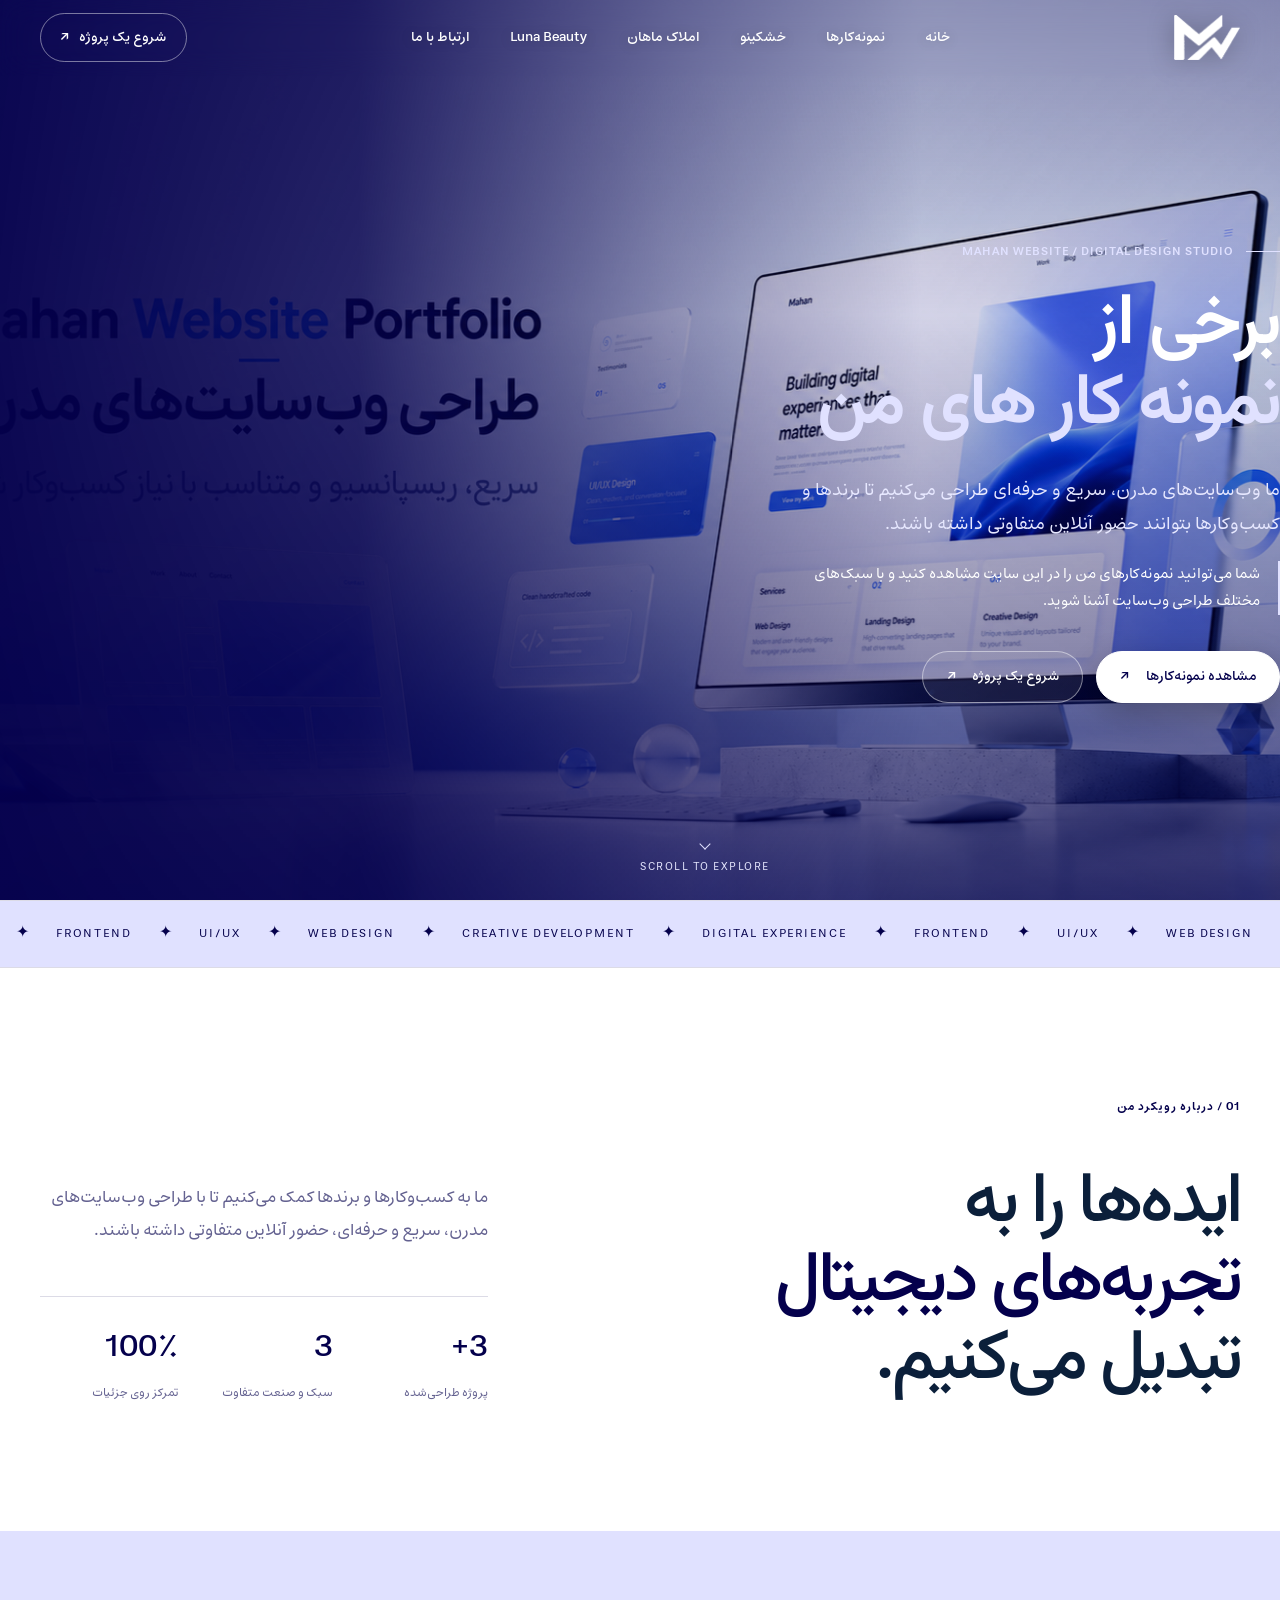
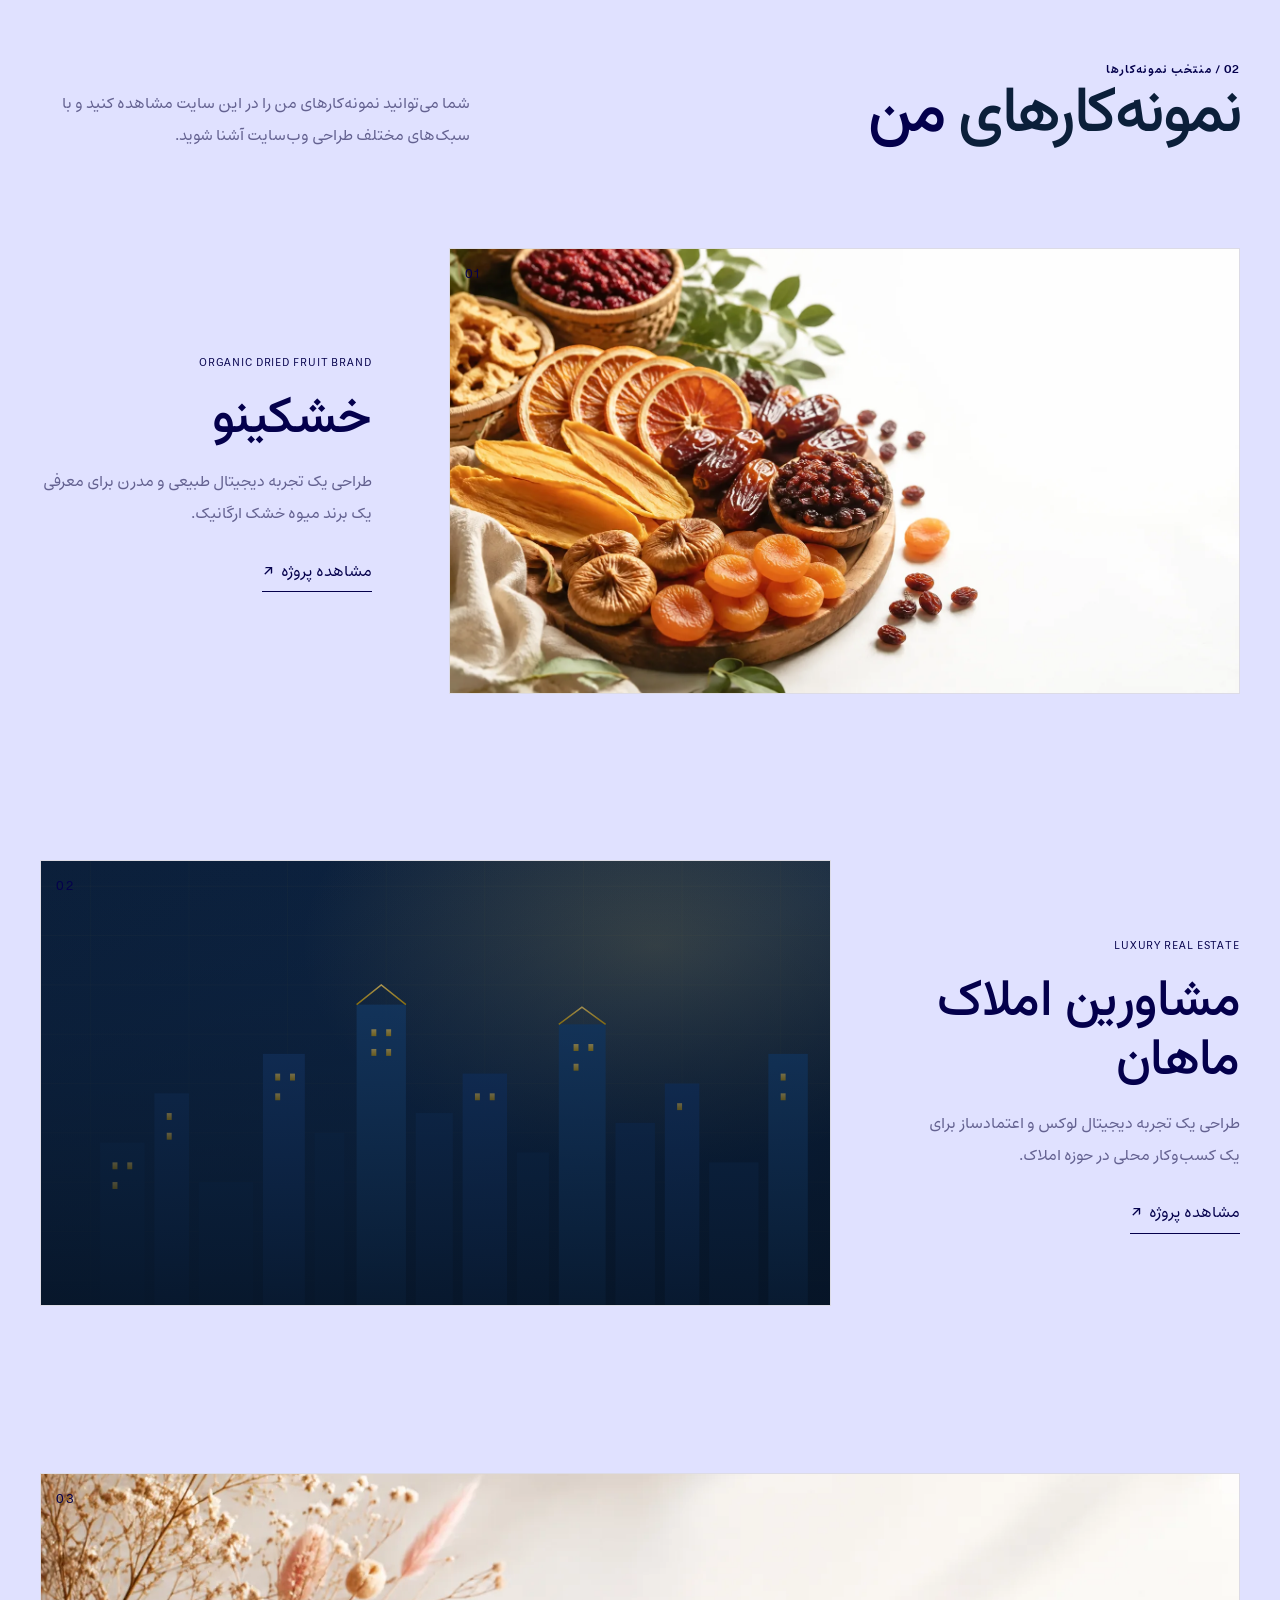
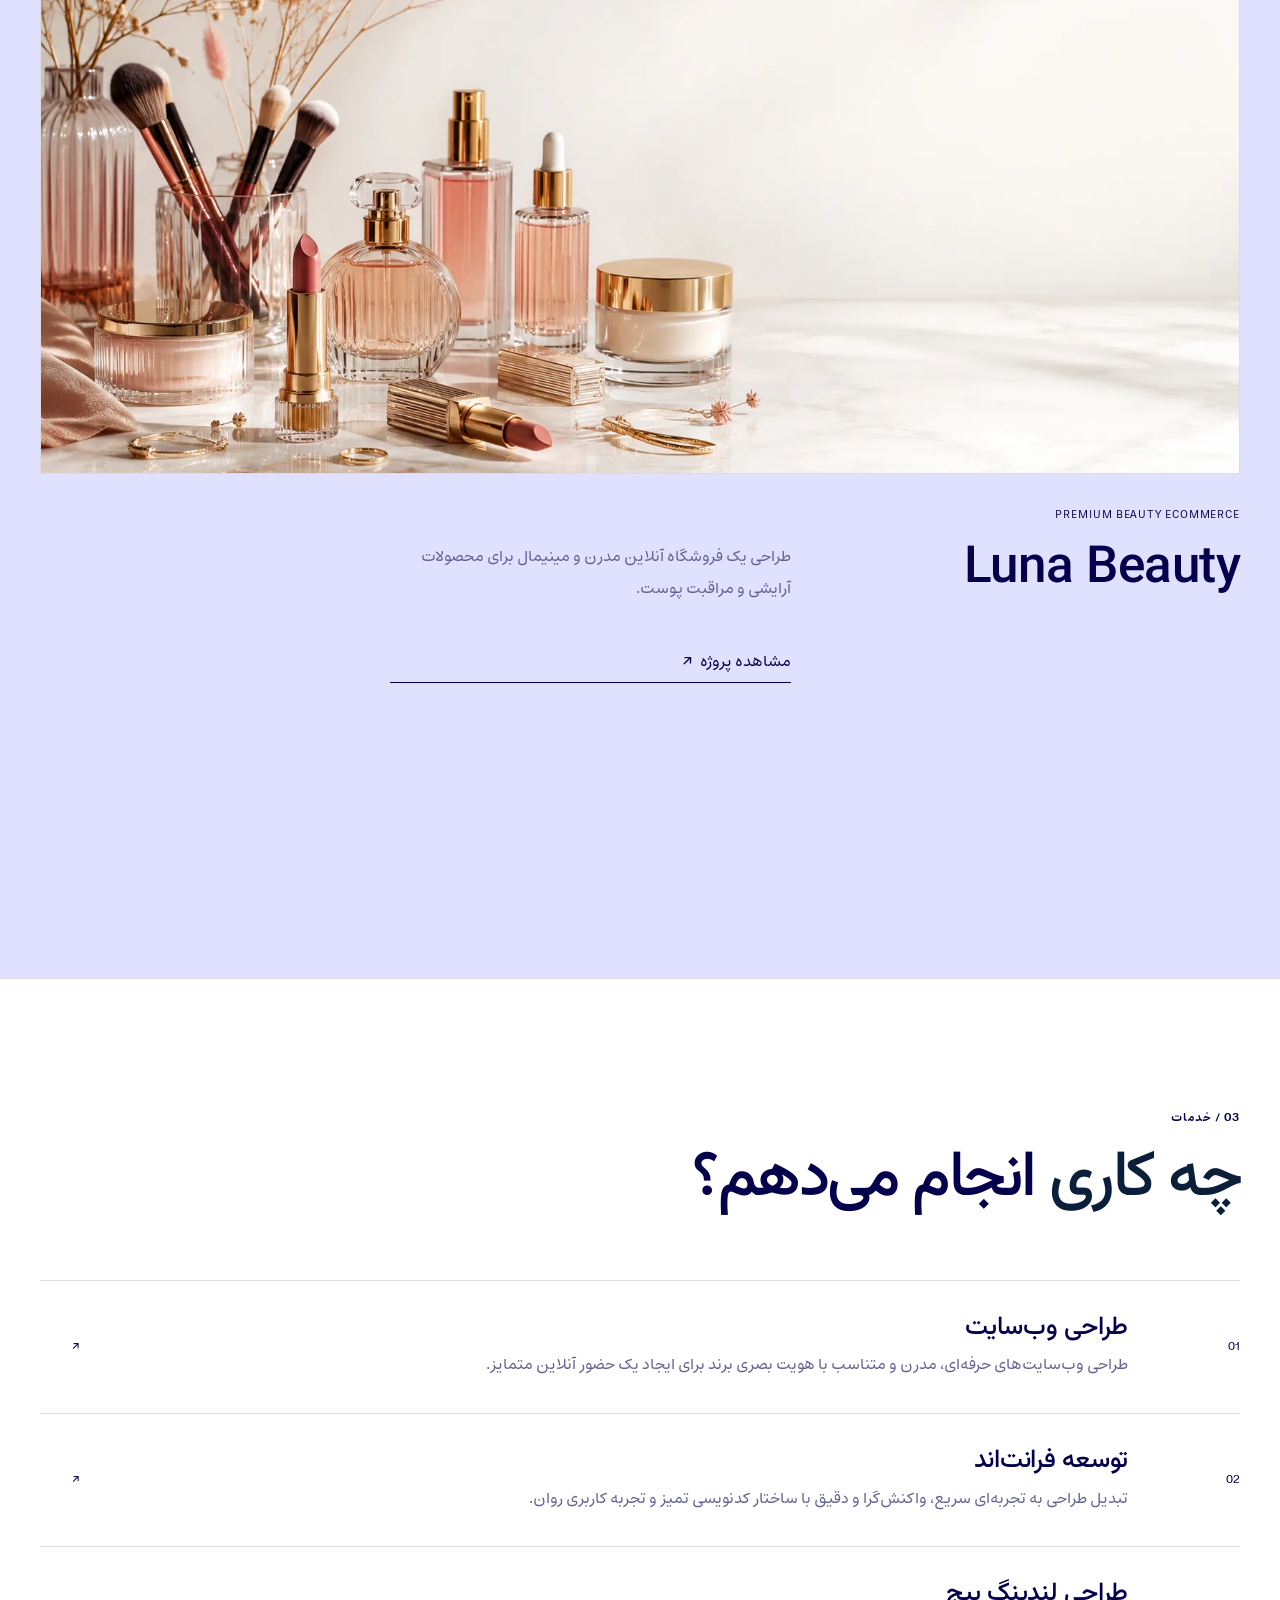
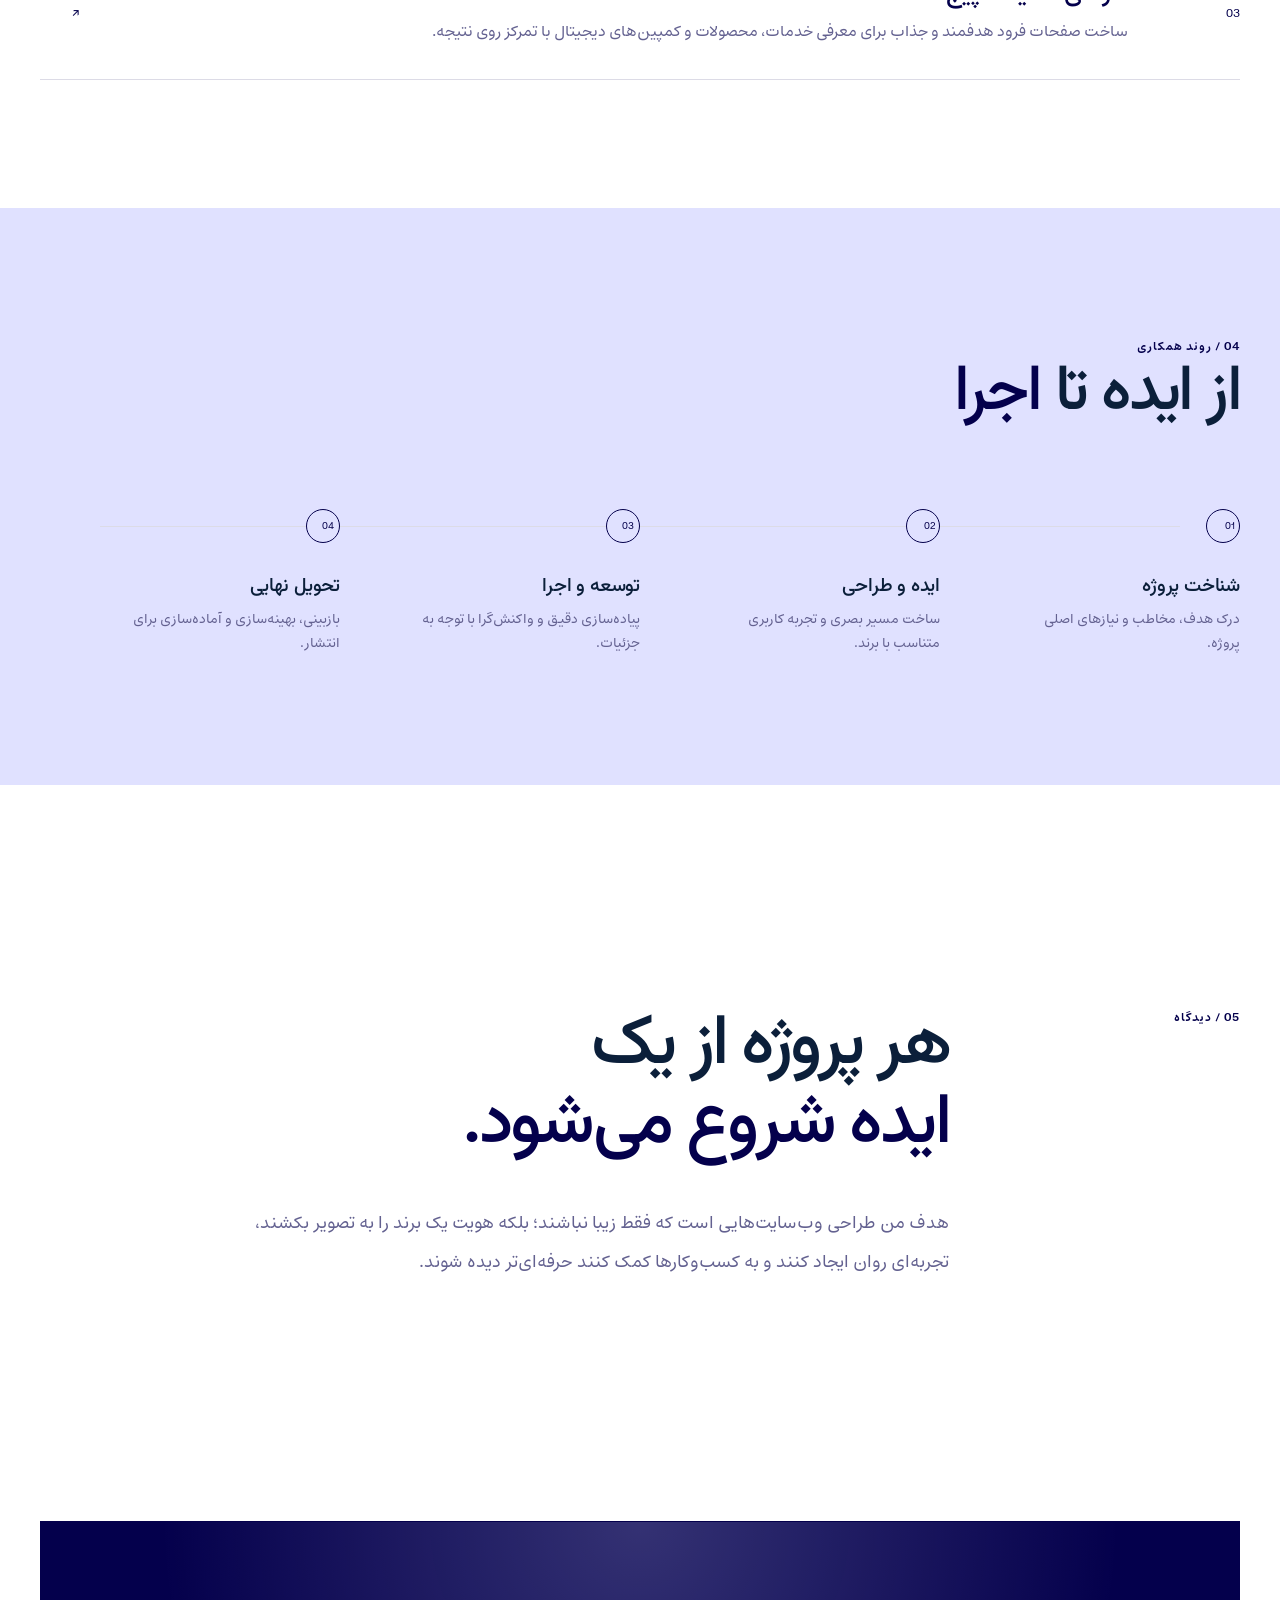
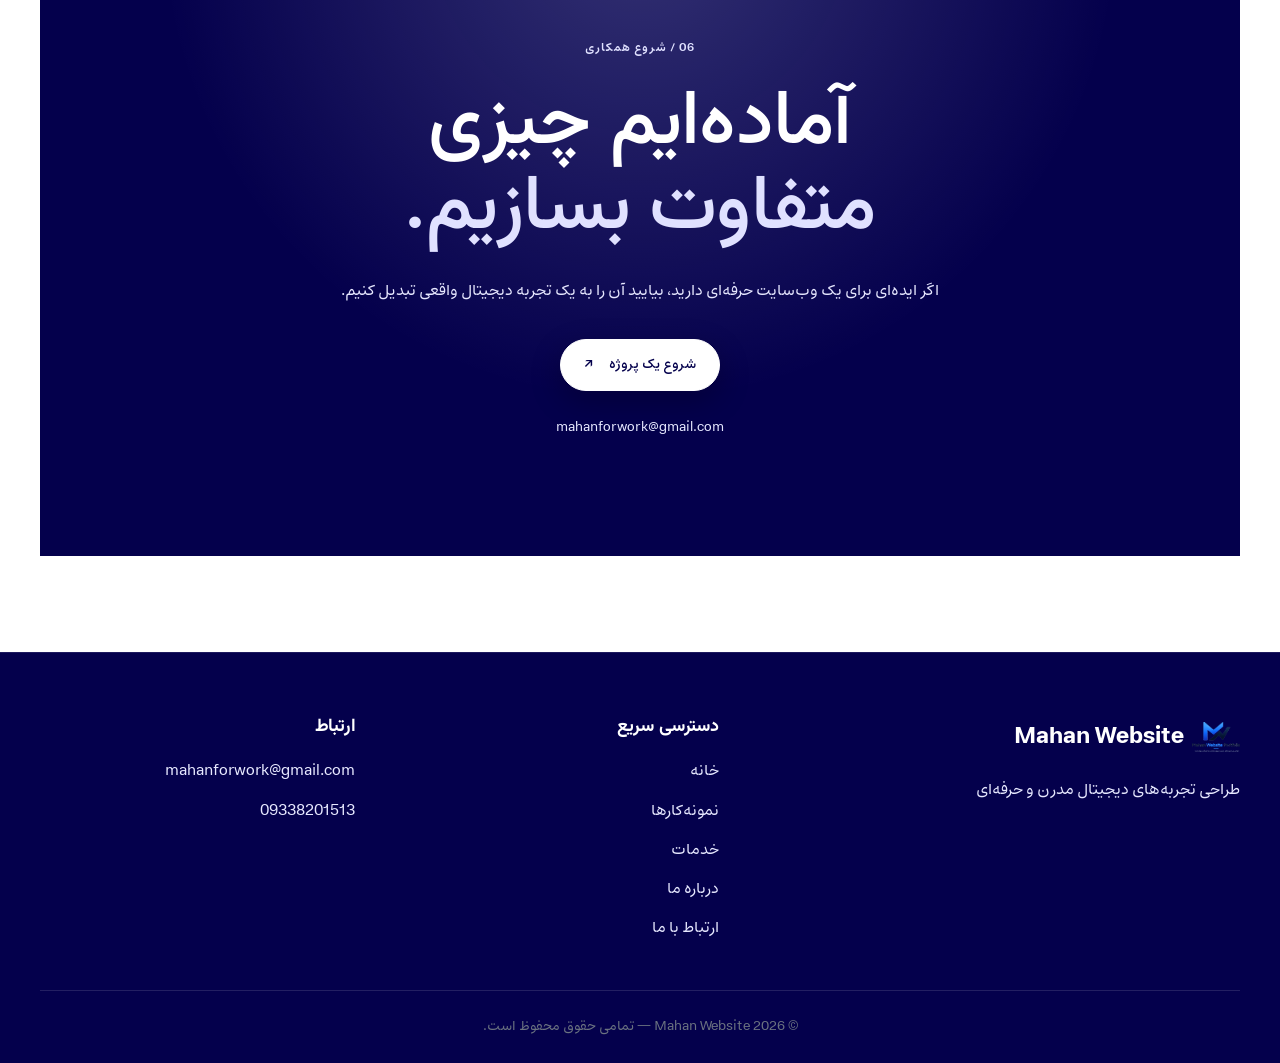
==== commit 3faca031: "Update website" ====
--- a/index.html
+++ b/index.html
@@ -78,7 +78,7 @@
     <div class="container portfolio-hero-inner">
       <div class="portfolio-hero-copy">
         <p class="portfolio-eyebrow"><span></span> Mahan Website / Digital Design Studio</p>
-        <h1 id="hero-title"><br><em></em></h1>
+        <h1 id="hero-title">برخی از <br><em>نمونه کار های من</em></h1>
         <p class="portfolio-hero-description">
           ما وب‌سایت‌های مدرن، سریع و حرفه‌ای طراحی می‌کنیم تا برندها و کسب‌وکارها بتوانند حضور آنلاین متفاوتی داشته باشند.
         </p>
